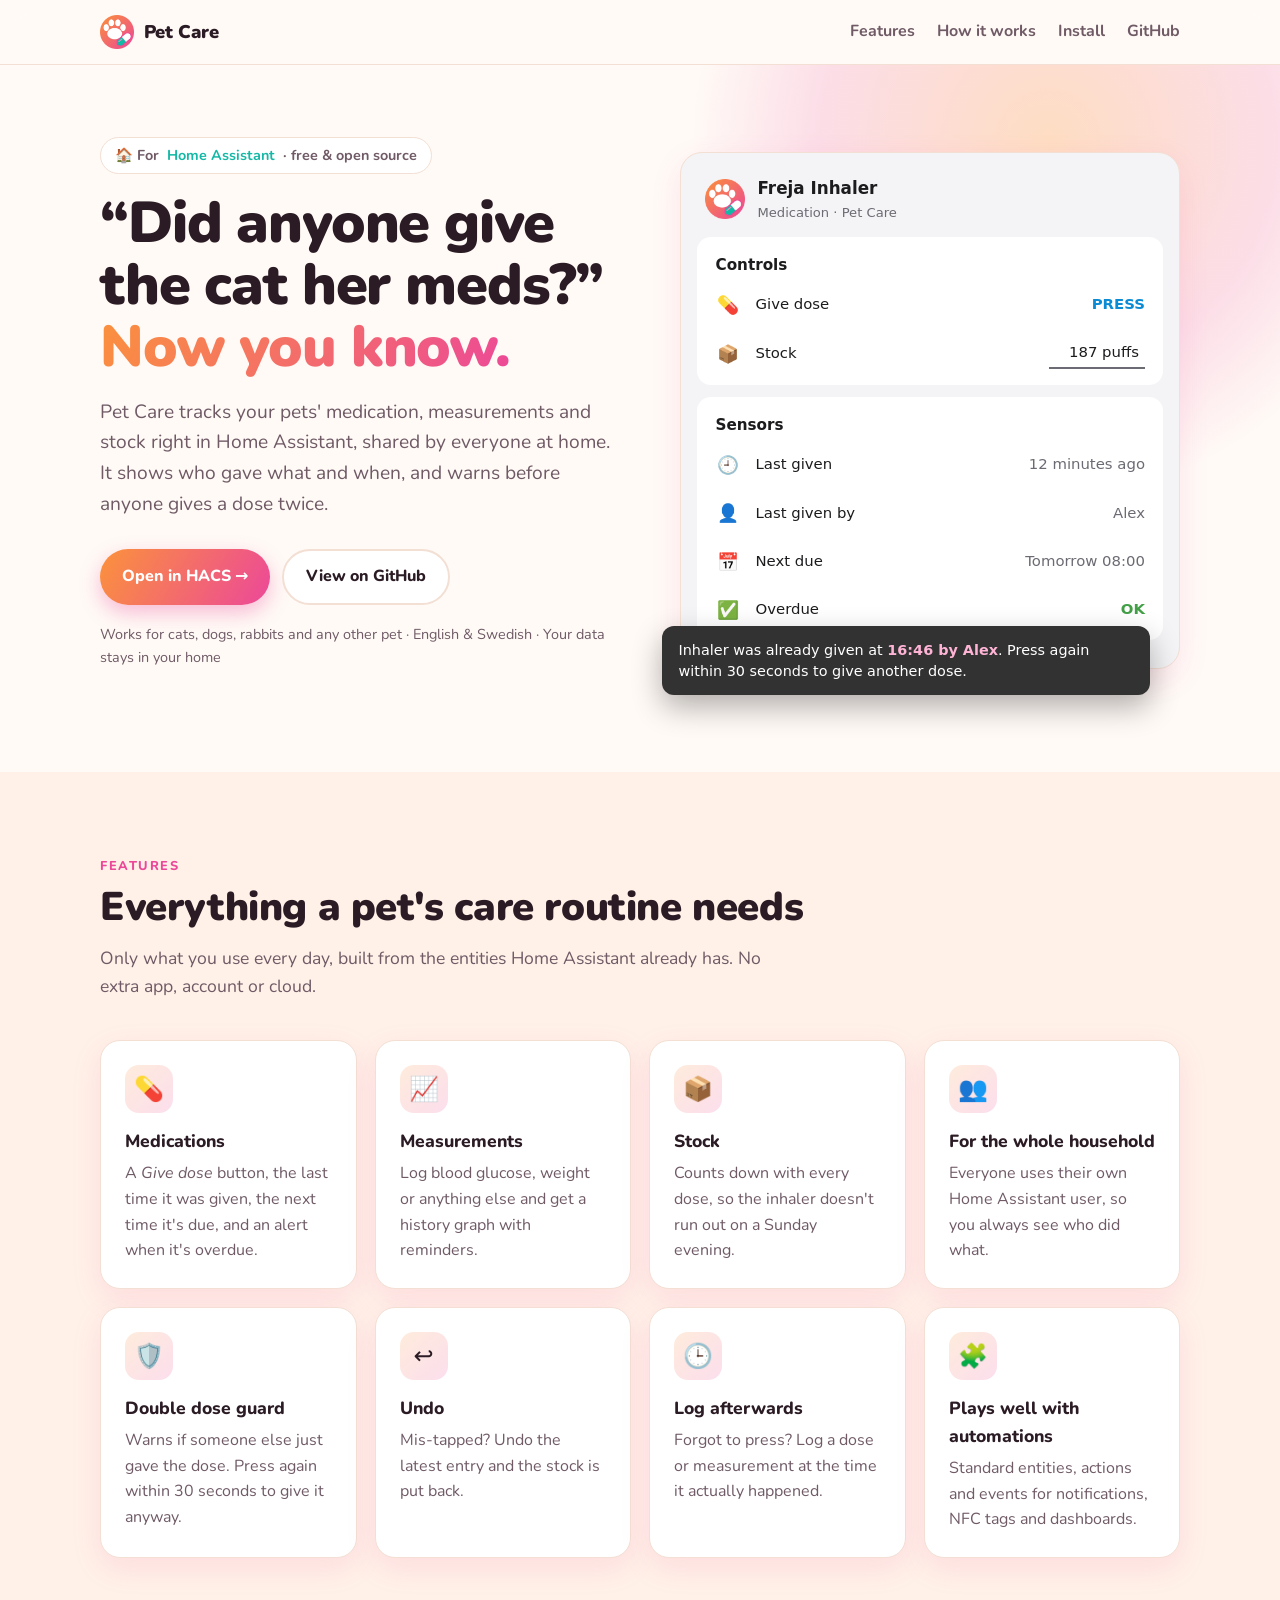
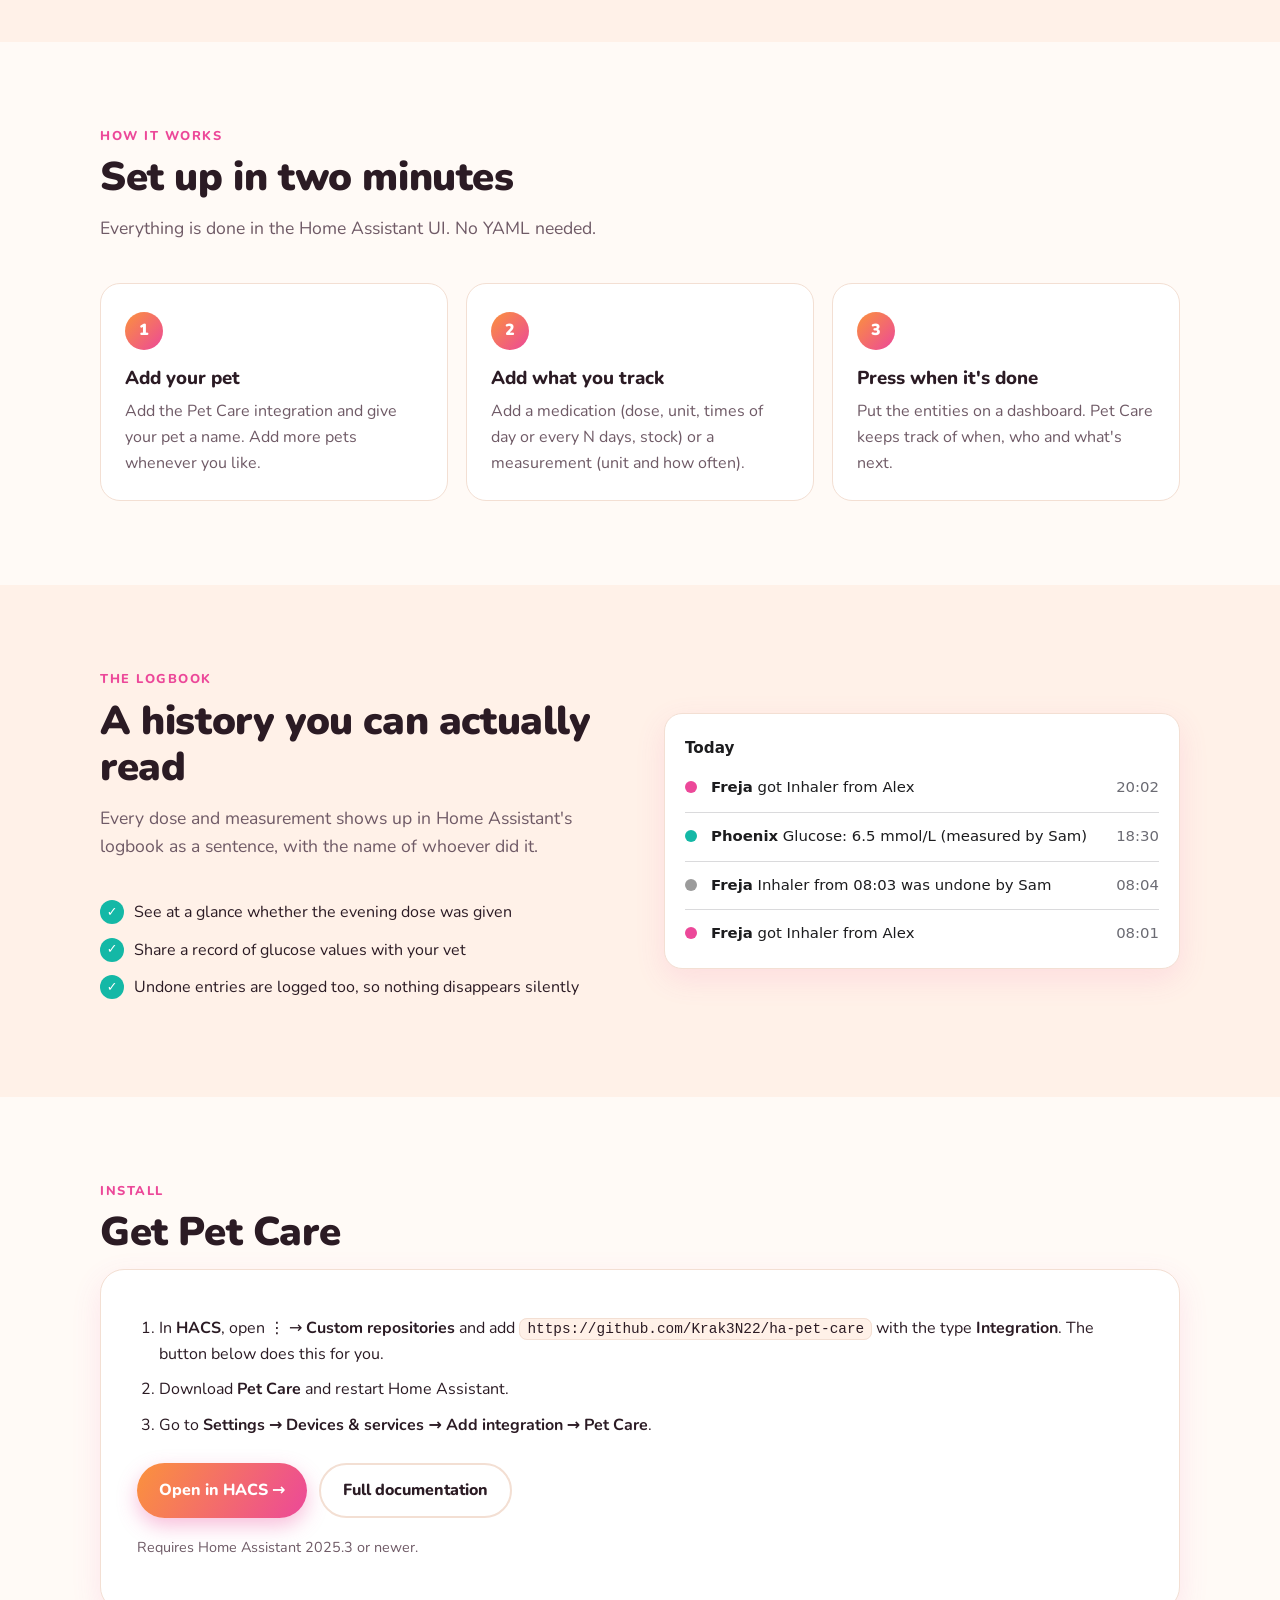
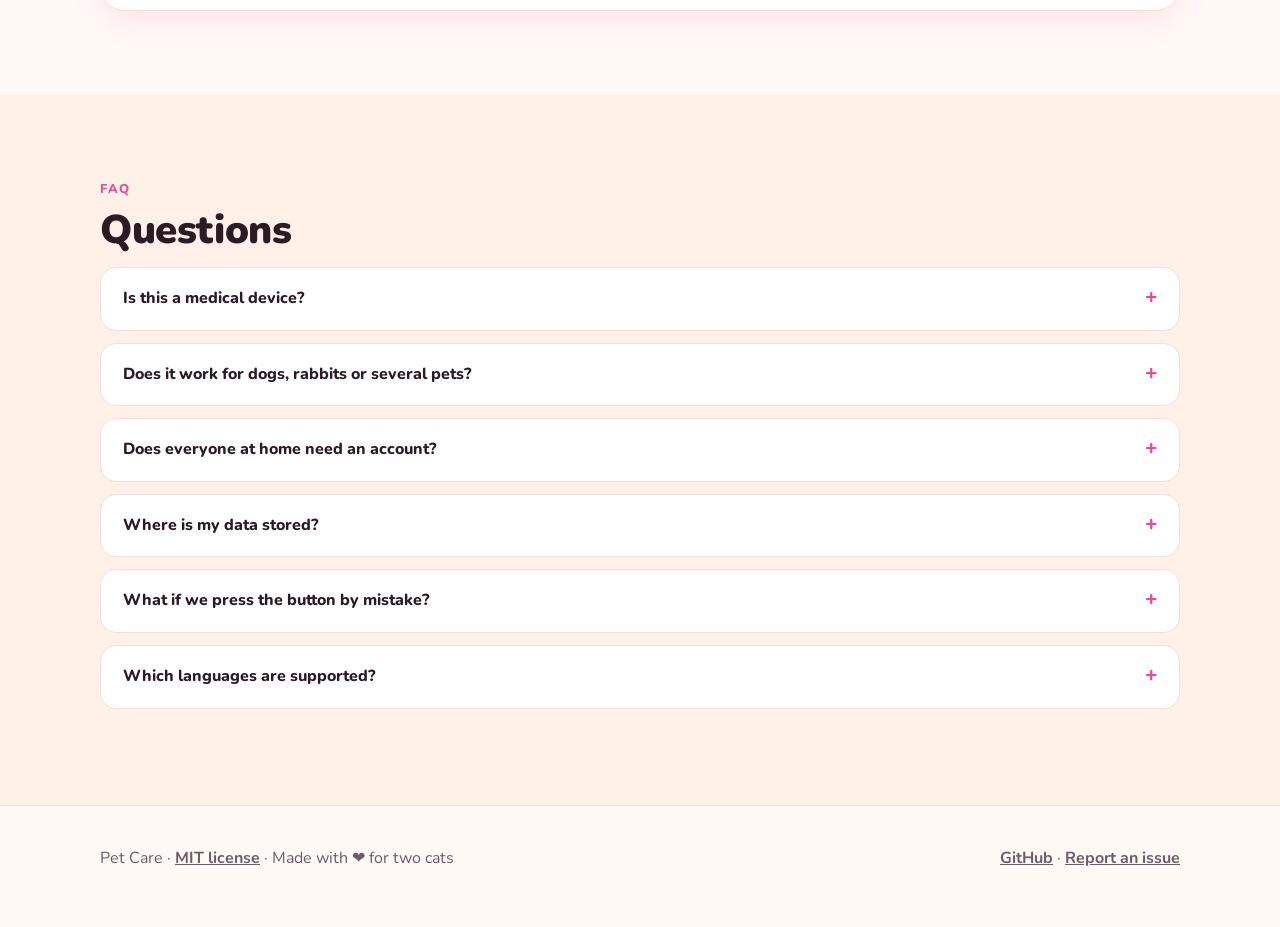
==== docs/index.html @ fed55279 "Nicer README and a GitHub Pages site Co-Authored-By: Claude Opus 5.5 <noreply@anthropic.com>" ====
<!doctype html>
<html lang="en">
<head>
<meta charset="utf-8">
<meta name="viewport" content="width=device-width, initial-scale=1">
<title>Pet Care for Home Assistant</title>
<meta name="description" content="A Home Assistant integration for your pets' medication, measurements and stock, shared by the whole household.">
<meta property="og:title" content="Pet Care for Home Assistant">
<meta property="og:description" content="Medication, measurements and stock for your pets, shared by the whole household.">
<meta property="og:image" content="https://krak3n22.github.io/ha-pet-care/icon.png">
<meta property="og:type" content="website">
<link rel="icon" href="icon.png">
<link rel="preconnect" href="https://fonts.googleapis.com">
<link rel="preconnect" href="https://fonts.gstatic.com" crossorigin>
<link href="https://fonts.googleapis.com/css2?family=Nunito:wght@400;600;700;800;900&display=swap" rel="stylesheet">
<style>
  :root {
    --orange: #fb923c;
    --pink: #ec4899;
    --teal: #14b8a6;
    --bg: #fffaf6;
    --bg-soft: #fff1e8;
    --card: #ffffff;
    --text: #2b1b24;
    --muted: #6f5a66;
    --line: #f3dfd3;
    --shadow: 0 10px 30px rgba(236, 72, 153, 0.12);
    --ha-bg: #f4f4f6;
    --ha-card: #ffffff;
    --ha-text: #1c1c1e;
    --ha-muted: #6b6b73;
    --ha-accent: #0b8bd4;
  }
  @media (prefers-color-scheme: dark) {
    :root {
      --bg: #17111a;
      --bg-soft: #21172a;
      --card: #231a2b;
      --text: #f8eef4;
      --muted: #c3aebb;
      --line: #3a2c40;
      --shadow: 0 10px 30px rgba(0, 0, 0, 0.35);
      --ha-bg: #111111;
      --ha-card: #1c1c1c;
      --ha-text: #e8e8e8;
      --ha-muted: #9b9b9b;
      --ha-accent: #03a9f4;
    }
  }
  * { box-sizing: border-box; }
  html { scroll-behavior: smooth; }
  body {
    margin: 0;
    font-family: "Nunito", system-ui, -apple-system, "Segoe UI", sans-serif;
    background: var(--bg);
    color: var(--text);
    line-height: 1.6;
    -webkit-font-smoothing: antialiased;
  }
  a { color: inherit; }
  .wrap { max-width: 1120px; margin: 0 auto; padding: 0 20px; }
  .gradient-text {
    background: linear-gradient(120deg, var(--orange), var(--pink));
    -webkit-background-clip: text;
    background-clip: text;
    color: transparent;
  }

  /* Nav */
  nav {
    position: sticky; top: 0; z-index: 10;
    backdrop-filter: blur(12px);
    background: color-mix(in srgb, var(--bg) 80%, transparent);
    border-bottom: 1px solid var(--line);
  }
  nav .wrap { display: flex; align-items: center; justify-content: space-between; height: 64px; gap: 16px; }
  .brand { display: flex; align-items: center; gap: 10px; font-weight: 900; font-size: 1.15rem; text-decoration: none; }
  .brand img { width: 34px; height: 34px; }
  nav ul { display: flex; gap: 22px; list-style: none; margin: 0; padding: 0; font-weight: 700; color: var(--muted); }
  nav ul a { text-decoration: none; }
  nav ul a:hover { color: var(--pink); }
  @media (max-width: 720px) { nav ul li:not(:last-child) { display: none; } }

  /* Buttons */
  .btn {
    display: inline-flex; align-items: center; gap: 8px;
    padding: 13px 22px; border-radius: 999px;
    font-weight: 800; text-decoration: none; font-size: 1rem;
    transition: transform .15s ease, box-shadow .15s ease;
  }
  .btn:hover { transform: translateY(-2px); }
  .btn-primary { background: linear-gradient(120deg, var(--orange), var(--pink)); color: #fff; box-shadow: 0 8px 20px rgba(236, 72, 153, .35); }
  .btn-ghost { border: 2px solid var(--line); background: var(--card); }

  /* Hero */
  .hero { position: relative; overflow: hidden; padding: 72px 0 88px; }
  .hero::before {
    content: ""; position: absolute; inset: -40% -10% auto auto; width: 720px; height: 720px;
    background: radial-gradient(circle, rgba(251, 146, 60, .28), rgba(236, 72, 153, .16) 45%, transparent 70%);
    pointer-events: none;
  }
  .hero .wrap { position: relative; display: grid; grid-template-columns: 1.05fr 1fr; gap: 56px; align-items: center; }
  @media (max-width: 900px) { .hero .wrap { grid-template-columns: 1fr; gap: 48px; } .hero { padding-top: 48px; } }
  .pill {
    display: inline-flex; align-items: center; gap: 8px;
    background: var(--card); border: 1px solid var(--line); border-radius: 999px;
    padding: 6px 14px; font-weight: 700; font-size: .9rem; color: var(--muted);
  }
  .pill b { color: var(--teal); }
  h1 { font-size: clamp(2.3rem, 5vw, 3.6rem); line-height: 1.08; margin: 18px 0 18px; font-weight: 900; letter-spacing: -0.02em; }
  .lead { font-size: 1.2rem; color: var(--muted); margin: 0 0 30px; max-width: 34em; }
  .cta { display: flex; flex-wrap: wrap; gap: 12px; }
  .small { font-size: .9rem; color: var(--muted); margin-top: 18px; }

  /* Home Assistant mock */
  .mock { position: relative; }
  .ha {
    background: var(--ha-bg); border-radius: 22px; padding: 16px;
    box-shadow: var(--shadow); border: 1px solid var(--line);
    font-family: Roboto, system-ui, sans-serif; color: var(--ha-text);
  }
  .ha-head { display: flex; align-items: center; gap: 12px; padding: 6px 8px 14px; }
  .ha-head img { width: 40px; height: 40px; }
  .ha-head .t { font-weight: 600; font-size: 1.05rem; }
  .ha-head .s { font-size: .82rem; color: var(--ha-muted); }
  .ha-card { background: var(--ha-card); border-radius: 14px; padding: 6px 4px; margin-bottom: 12px; }
  .ha-card h4 { margin: 10px 14px 4px; font-size: .95rem; font-weight: 600; }
  .row { display: flex; align-items: center; gap: 14px; padding: 10px 14px; font-size: .93rem; }
  .row .ic { width: 26px; text-align: center; font-size: 1.1rem; }
  .row .n { flex: 1; }
  .row .v { color: var(--ha-muted); text-align: right; }
  .row .v.ok { color: #43a047; font-weight: 600; }
  .row .press { color: var(--ha-accent); font-weight: 600; }
  .row .box { border-bottom: 2px solid var(--ha-muted); padding: 2px 6px; min-width: 96px; text-align: right; color: var(--ha-text); }
  .toast {
    position: absolute; left: -18px; right: 30px; bottom: -26px;
    background: #323232; color: #fff; border-radius: 12px; padding: 14px 16px;
    font-family: Roboto, system-ui, sans-serif; font-size: .9rem; line-height: 1.4;
    box-shadow: 0 12px 30px rgba(0, 0, 0, .3);
    animation: pop 5s ease-in-out infinite;
  }
  .toast b { color: #ffb4d6; }
  @keyframes pop { 0%, 12% { opacity: 0; transform: translateY(10px); } 20%, 85% { opacity: 1; transform: none; } 100% { opacity: 0; } }
  @media (prefers-reduced-motion: reduce) { .toast { animation: none; } }
  @media (max-width: 520px) { .toast { left: 8px; right: 8px; } }

  /* Sections */
  section { padding: 84px 0; }
  .soft { background: var(--bg-soft); }
  .kicker { text-transform: uppercase; letter-spacing: .12em; font-weight: 800; font-size: .8rem; color: var(--pink); }
  h2 { font-size: clamp(1.8rem, 3.5vw, 2.5rem); line-height: 1.15; margin: 8px 0 14px; font-weight: 900; letter-spacing: -0.01em; }
  .sub { color: var(--muted); font-size: 1.1rem; max-width: 40em; margin: 0 0 40px; }

  .grid { display: grid; grid-template-columns: repeat(auto-fill, minmax(240px, 1fr)); gap: 18px; }
  .feature { background: var(--card); border: 1px solid var(--line); border-radius: 20px; padding: 24px; box-shadow: var(--shadow); }
  .feature .e {
    width: 48px; height: 48px; border-radius: 14px; display: grid; place-items: center; font-size: 1.5rem;
    background: linear-gradient(135deg, rgba(251, 146, 60, .18), rgba(236, 72, 153, .18));
    margin-bottom: 14px;
  }
  .feature h3 { margin: 0 0 6px; font-size: 1.1rem; font-weight: 800; }
  .feature p { margin: 0; color: var(--muted); }

  .steps { display: grid; grid-template-columns: repeat(3, 1fr); gap: 18px; counter-reset: step; }
  @media (max-width: 820px) { .steps { grid-template-columns: 1fr; } }
  .step { position: relative; background: var(--card); border: 1px solid var(--line); border-radius: 20px; padding: 28px 24px 24px; }
  .step::before {
    counter-increment: step; content: counter(step);
    width: 38px; height: 38px; border-radius: 50%; display: grid; place-items: center;
    background: linear-gradient(135deg, var(--orange), var(--pink)); color: #fff; font-weight: 900;
    margin-bottom: 14px;
  }
  .step h3 { margin: 0 0 6px; font-weight: 800; }
  .step p { margin: 0; color: var(--muted); }

  .split { display: grid; grid-template-columns: 1fr 1fr; gap: 48px; align-items: center; }
  @media (max-width: 900px) { .split { grid-template-columns: 1fr; } }
  .log { background: var(--ha-card); color: var(--ha-text); border-radius: 18px; padding: 10px 20px; box-shadow: var(--shadow); border: 1px solid var(--line); font-family: Roboto, system-ui, sans-serif; }
  .log .day { font-weight: 600; margin: 12px 0 4px; font-size: .95rem; }
  .entry { display: flex; gap: 14px; padding: 12px 0; border-bottom: 1px solid color-mix(in srgb, var(--ha-muted) 25%, transparent); font-size: .93rem; }
  .entry:last-child { border-bottom: 0; }
  .dot { width: 12px; height: 12px; border-radius: 50%; margin-top: 5px; flex: none; }
  .entry .when { margin-left: auto; color: var(--ha-muted); white-space: nowrap; }
  .entry b { font-weight: 600; }

  .check { list-style: none; padding: 0; margin: 0; }
  .check li { padding-left: 34px; position: relative; margin: 12px 0; }
  .check li::before { content: "✓"; position: absolute; left: 0; top: 0; width: 24px; height: 24px; border-radius: 50%; background: var(--teal); color: #fff; display: grid; place-items: center; font-weight: 900; font-size: .8rem; }

  .install { background: var(--card); border: 1px solid var(--line); border-radius: 24px; padding: 36px; box-shadow: var(--shadow); }
  .install ol { margin: 0 0 24px; padding-left: 22px; }
  .install li { margin: 10px 0; }
  code {
    font-family: ui-monospace, SFMono-Regular, Menlo, Consolas, monospace; font-size: .9em;
    background: var(--bg-soft); border: 1px solid var(--line); border-radius: 8px; padding: 2px 7px;
    overflow-wrap: anywhere;
  }

  details { background: var(--card); border: 1px solid var(--line); border-radius: 16px; padding: 18px 22px; margin-bottom: 12px; }
  summary { font-weight: 800; cursor: pointer; list-style: none; display: flex; justify-content: space-between; gap: 16px; }
  summary::-webkit-details-marker { display: none; }
  summary::after { content: "+"; color: var(--pink); font-size: 1.3rem; line-height: 1; }
  details[open] summary::after { content: "–"; }
  details p { color: var(--muted); margin: 12px 0 0; }

  footer { padding: 40px 0 56px; color: var(--muted); border-top: 1px solid var(--line); }
  footer .wrap { display: flex; flex-wrap: wrap; justify-content: space-between; gap: 16px; }
  footer a { font-weight: 700; }
</style>
</head>
<body>

<nav>
  <div class="wrap">
    <a class="brand" href="#top"><img src="icon.png" alt="">Pet Care</a>
    <ul>
      <li><a href="#features">Features</a></li>
      <li><a href="#how">How it works</a></li>
      <li><a href="#install">Install</a></li>
      <li><a href="https://github.com/Krak3N22/ha-pet-care">GitHub</a></li>
    </ul>
  </div>
</nav>

<header class="hero" id="top">
  <div class="wrap">
    <div>
      <span class="pill">🏠 For <b>Home Assistant</b> · free &amp; open source</span>
      <h1>“Did anyone give the cat her&nbsp;meds?” <span class="gradient-text">Now you know.</span></h1>
      <p class="lead">Pet Care tracks your pets' medication, measurements and stock right in Home Assistant, shared by everyone at home. It shows who gave what and when, and warns before anyone gives a dose twice.</p>
      <div class="cta">
        <a class="btn btn-primary" href="https://my.home-assistant.io/redirect/hacs_repository/?owner=Krak3N22&amp;repository=ha-pet-care&amp;category=integration">Open in HACS →</a>
        <a class="btn btn-ghost" href="https://github.com/Krak3N22/ha-pet-care">View on GitHub</a>
      </div>
      <p class="small">Works for cats, dogs, rabbits and any other pet · English &amp; Swedish · Your data stays in your home</p>
    </div>

    <div class="mock" aria-label="Example of a medication in Home Assistant">
      <div class="ha">
        <div class="ha-head">
          <img src="icon.png" alt="">
          <div><div class="t">Freja Inhaler</div><div class="s">Medication · Pet Care</div></div>
        </div>
        <div class="ha-card">
          <h4>Controls</h4>
          <div class="row"><span class="ic">💊</span><span class="n">Give dose</span><span class="press">PRESS</span></div>
          <div class="row"><span class="ic">📦</span><span class="n">Stock</span><span class="box">187 puffs</span></div>
        </div>
        <div class="ha-card">
          <h4>Sensors</h4>
          <div class="row"><span class="ic">🕘</span><span class="n">Last given</span><span class="v">12 minutes ago</span></div>
          <div class="row"><span class="ic">👤</span><span class="n">Last given by</span><span class="v">Alex</span></div>
          <div class="row"><span class="ic">📅</span><span class="n">Next due</span><span class="v">Tomorrow 08:00</span></div>
          <div class="row"><span class="ic">✅</span><span class="n">Overdue</span><span class="v ok">OK</span></div>
        </div>
      </div>
      <div class="toast" role="status">Inhaler was already given at <b>16:46 by Alex</b>. Press again within 30 seconds to give another dose.</div>
    </div>
  </div>
</header>

<section class="soft" id="features">
  <div class="wrap">
    <div class="kicker">Features</div>
    <h2>Everything a pet's care routine needs</h2>
    <p class="sub">Only what you use every day, built from the entities Home Assistant already has. No extra app, account or cloud.</p>
    <div class="grid">
      <div class="feature"><div class="e">💊</div><h3>Medications</h3><p>A <i>Give dose</i> button, the last time it was given, the next time it's due, and an alert when it's overdue.</p></div>
      <div class="feature"><div class="e">📈</div><h3>Measurements</h3><p>Log blood glucose, weight or anything else and get a history graph with reminders.</p></div>
      <div class="feature"><div class="e">📦</div><h3>Stock</h3><p>Counts down with every dose, so the inhaler doesn't run out on a Sunday evening.</p></div>
      <div class="feature"><div class="e">👥</div><h3>For the whole household</h3><p>Everyone uses their own Home Assistant user, so you always see who did what.</p></div>
      <div class="feature"><div class="e">🛡️</div><h3>Double dose guard</h3><p>Warns if someone else just gave the dose. Press again within 30 seconds to give it anyway.</p></div>
      <div class="feature"><div class="e">↩️</div><h3>Undo</h3><p>Mis-tapped? Undo the latest entry and the stock is put back.</p></div>
      <div class="feature"><div class="e">🕒</div><h3>Log afterwards</h3><p>Forgot to press? Log a dose or measurement at the time it actually happened.</p></div>
      <div class="feature"><div class="e">🧩</div><h3>Plays well with automations</h3><p>Standard entities, actions and events for notifications, NFC tags and dashboards.</p></div>
    </div>
  </div>
</section>

<section id="how">
  <div class="wrap">
    <div class="kicker">How it works</div>
    <h2>Set up in two minutes</h2>
    <p class="sub">Everything is done in the Home Assistant UI. No YAML needed.</p>
    <div class="steps">
      <div class="step"><h3>Add your pet</h3><p>Add the Pet Care integration and give your pet a name. Add more pets whenever you like.</p></div>
      <div class="step"><h3>Add what you track</h3><p>Add a medication (dose, unit, times of day or every N days, stock) or a measurement (unit and how often).</p></div>
      <div class="step"><h3>Press when it's done</h3><p>Put the entities on a dashboard. Pet Care keeps track of when, who and what's next.</p></div>
    </div>
  </div>
</section>

<section class="soft">
  <div class="wrap split">
    <div>
      <div class="kicker">The logbook</div>
      <h2>A history you can actually read</h2>
      <p class="sub">Every dose and measurement shows up in Home Assistant's logbook as a sentence, with the name of whoever did it.</p>
      <ul class="check">
        <li>See at a glance whether the evening dose was given</li>
        <li>Share a record of glucose values with your vet</li>
        <li>Undone entries are logged too, so nothing disappears silently</li>
      </ul>
    </div>
    <div class="log" aria-label="Example logbook">
      <div class="day">Today</div>
      <div class="entry"><span class="dot" style="background:#ec4899"></span><div><b>Freja</b> got Inhaler from Alex</div><span class="when">20:02</span></div>
      <div class="entry"><span class="dot" style="background:#14b8a6"></span><div><b>Phoenix</b> Glucose: 6.5 mmol/L (measured by Sam)</div><span class="when">18:30</span></div>
      <div class="entry"><span class="dot" style="background:#9b9b9b"></span><div><b>Freja</b> Inhaler from 08:03 was undone by Sam</div><span class="when">08:04</span></div>
      <div class="entry"><span class="dot" style="background:#ec4899"></span><div><b>Freja</b> got Inhaler from Alex</div><span class="when">08:01</span></div>
    </div>
  </div>
</section>

<section id="install">
  <div class="wrap">
    <div class="kicker">Install</div>
    <h2>Get Pet Care</h2>
    <div class="install">
      <ol>
        <li>In <b>HACS</b>, open ⋮ → <b>Custom repositories</b> and add <code>https://github.com/Krak3N22/ha-pet-care</code> with the type <b>Integration</b>. The button below does this for you.</li>
        <li>Download <b>Pet Care</b> and restart Home Assistant.</li>
        <li>Go to <b>Settings → Devices &amp; services → Add integration → Pet Care</b>.</li>
      </ol>
      <div class="cta">
        <a class="btn btn-primary" href="https://my.home-assistant.io/redirect/hacs_repository/?owner=Krak3N22&amp;repository=ha-pet-care&amp;category=integration">Open in HACS →</a>
        <a class="btn btn-ghost" href="https://github.com/Krak3N22/ha-pet-care#readme">Full documentation</a>
      </div>
      <p class="small">Requires Home Assistant 2025.3 or newer.</p>
    </div>
  </div>
</section>

<section class="soft">
  <div class="wrap">
    <div class="kicker">FAQ</div>
    <h2>Questions</h2>
    <details><summary>Is this a medical device?</summary><p>No. Pet Care helps you remember and keeps a record. Always follow your vet's advice.</p></details>
    <details><summary>Does it work for dogs, rabbits or several pets?</summary><p>Yes. You name the medications, units and schedules yourself, and you can add as many pets as you like.</p></details>
    <details><summary>Does everyone at home need an account?</summary><p>Everyone who should show up as “given by” needs their own Home Assistant user, for example in the Home Assistant app. It works without, but then you won't see who did it.</p></details>
    <details><summary>Where is my data stored?</summary><p>Locally in your Home Assistant. Nothing is sent anywhere.</p></details>
    <details><summary>What if we press the button by mistake?</summary><p>If it's a second dose, the double dose guard asks you to press again to confirm. Anything logged by mistake can be removed with <i>Undo latest</i> within 24 hours, and the stock is put back.</p></details>
    <details><summary>Which languages are supported?</summary><p>English and Swedish. Translations are welcome as pull requests.</p></details>
  </div>
</section>

<footer>
  <div class="wrap">
    <span>Pet Care · <a href="https://github.com/Krak3N22/ha-pet-care/blob/main/LICENSE">MIT license</a> · Made with ❤️ for two cats</span>
    <span><a href="https://github.com/Krak3N22/ha-pet-care">GitHub</a> · <a href="https://github.com/Krak3N22/ha-pet-care/issues">Report an issue</a></span>
  </div>
</footer>

</body>
</html>
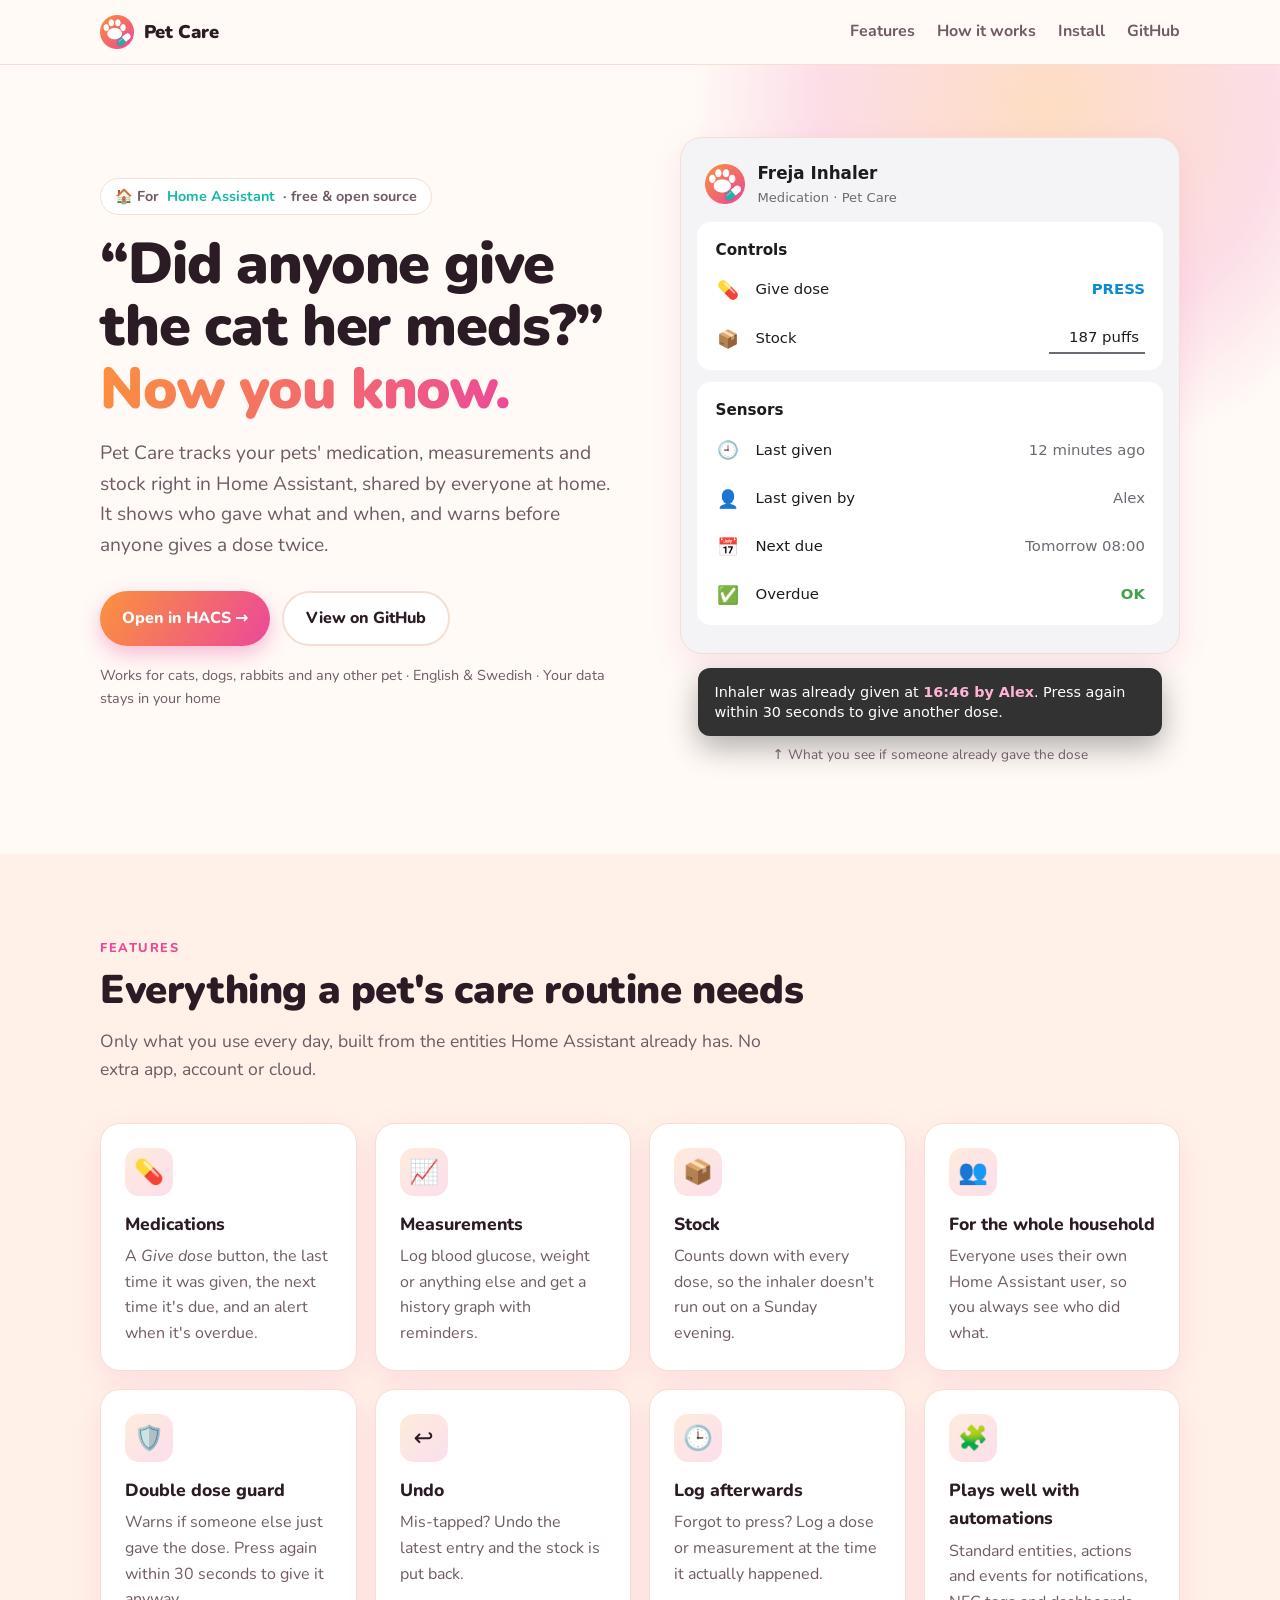
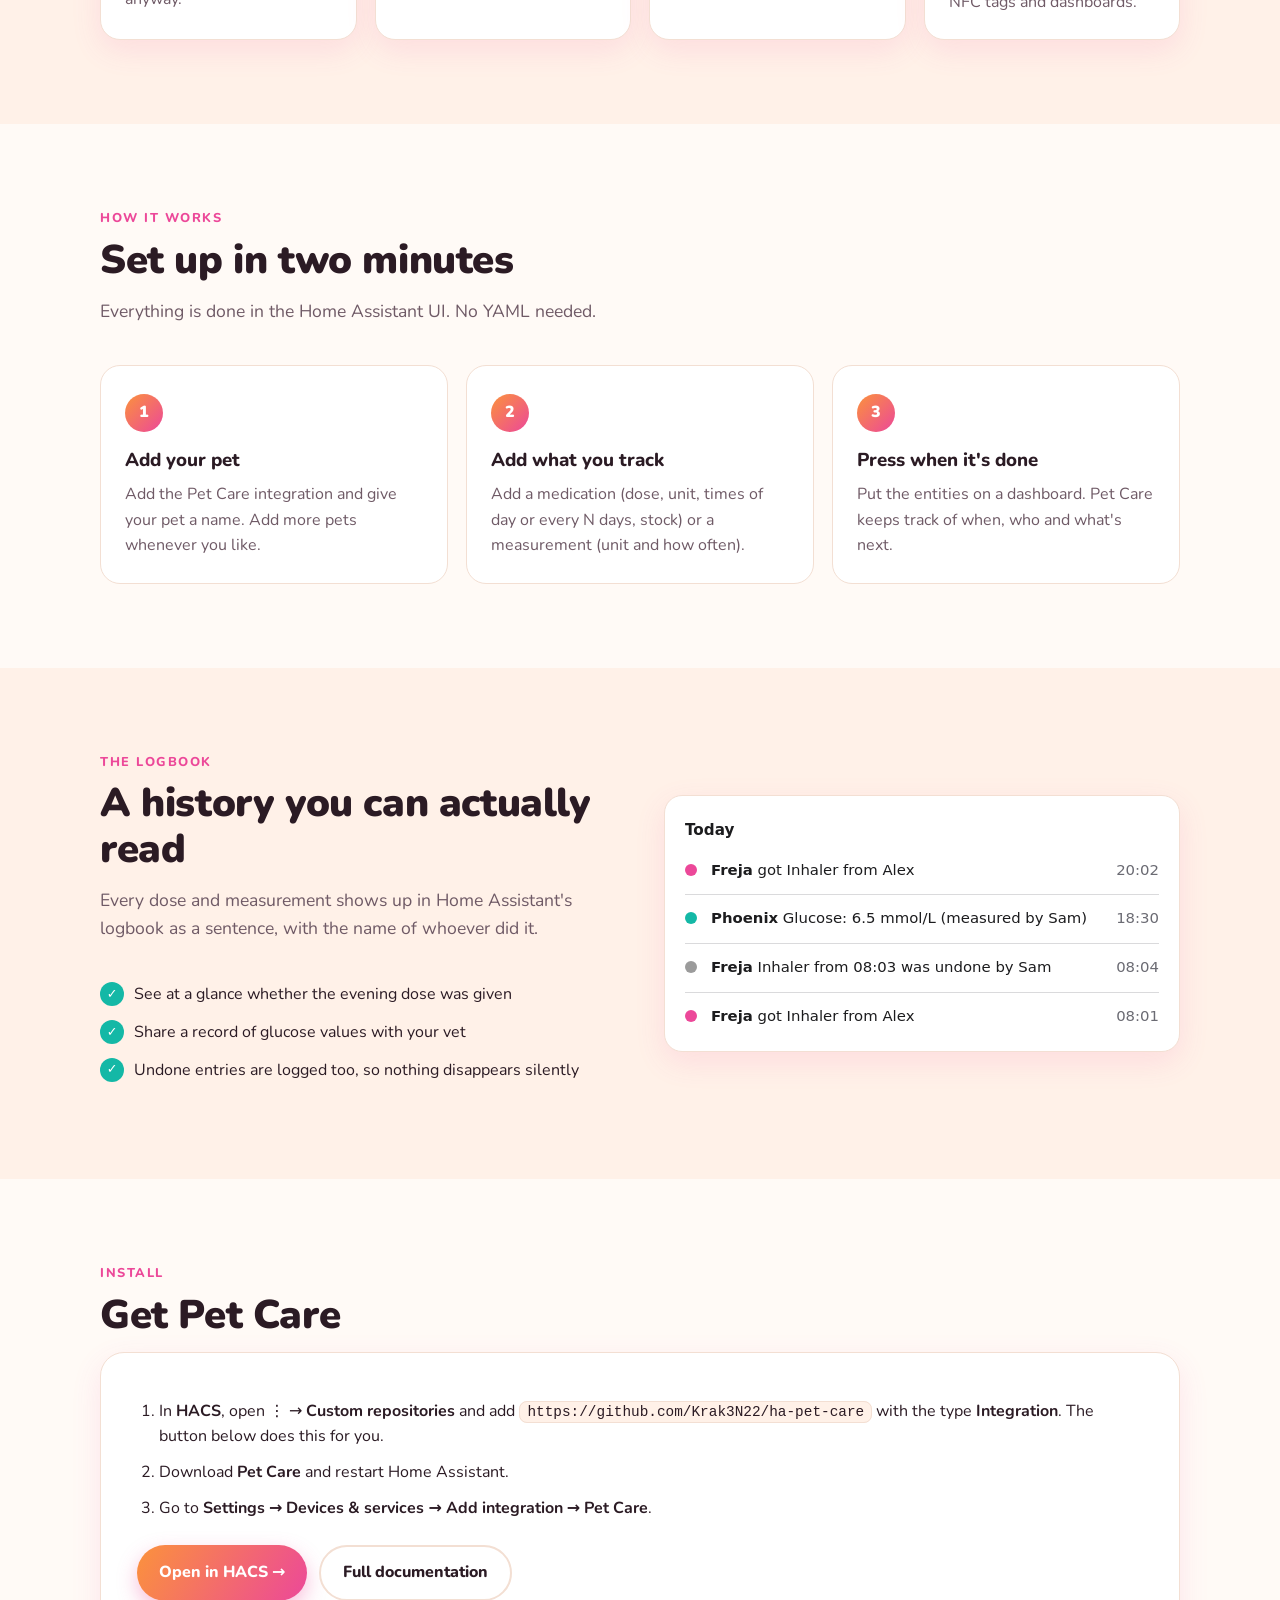
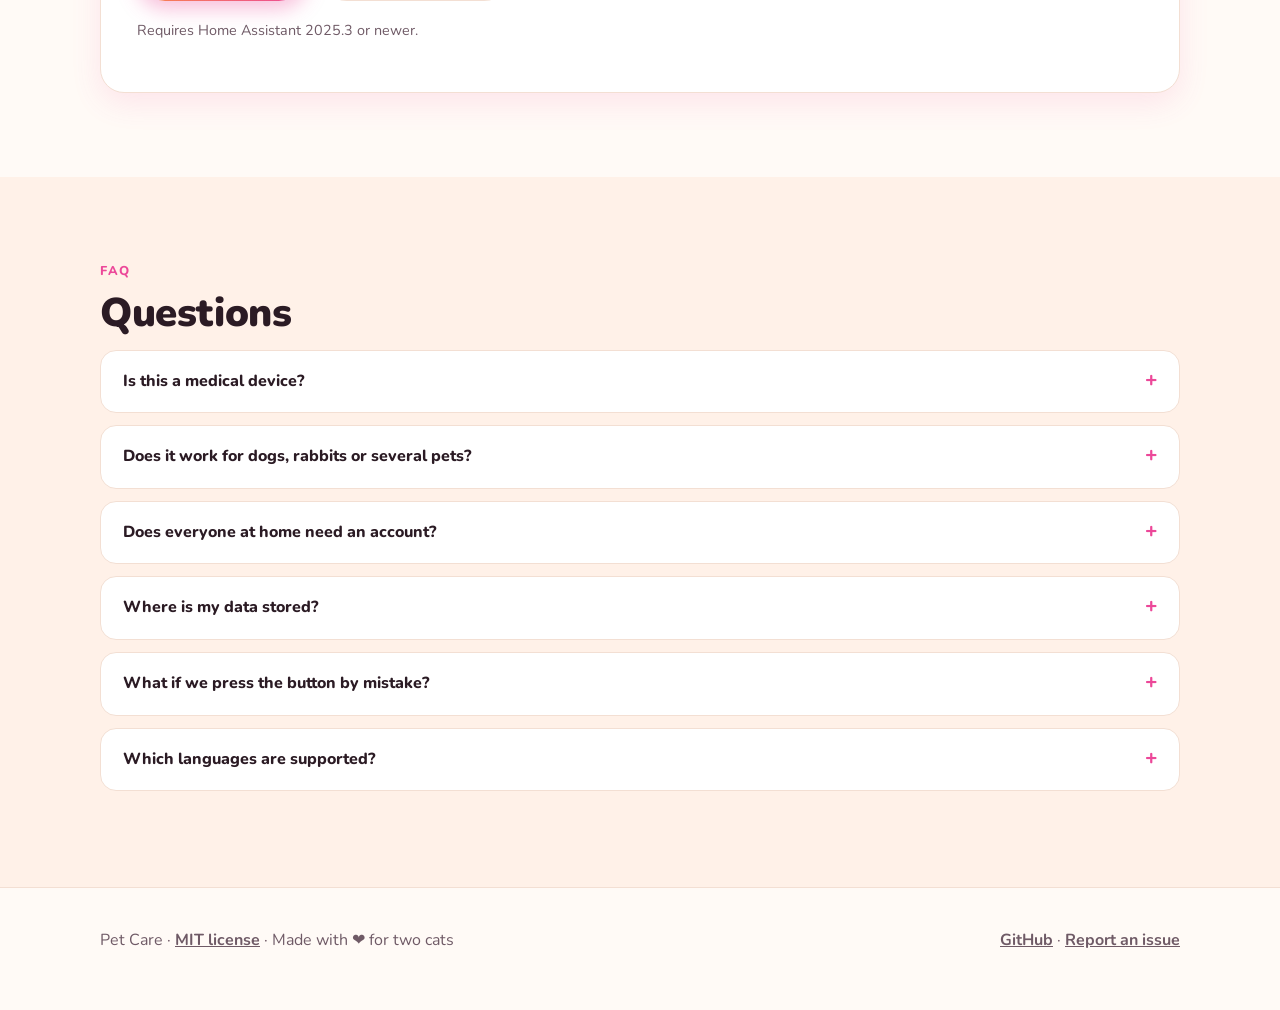
==== commit 51a77618: "Site: show the double dose toast once instead of on a loop Co-Authored-By: Claude Opus 5.5 <noreply@" ====
--- a/docs/index.html
+++ b/docs/index.html
@@ -133,16 +133,17 @@
   .row .press { color: var(--ha-accent); font-weight: 600; }
   .row .box { border-bottom: 2px solid var(--ha-muted); padding: 2px 6px; min-width: 96px; text-align: right; color: var(--ha-text); }
   .toast {
-    position: absolute; left: -18px; right: 30px; bottom: -26px;
+    margin: 14px 18px 0;
     background: #323232; color: #fff; border-radius: 12px; padding: 14px 16px;
     font-family: Roboto, system-ui, sans-serif; font-size: .9rem; line-height: 1.4;
     box-shadow: 0 12px 30px rgba(0, 0, 0, .3);
-    animation: pop 5s ease-in-out infinite;
+    animation: pop .6s ease-out 1s both;
   }
   .toast b { color: #ffb4d6; }
-  @keyframes pop { 0%, 12% { opacity: 0; transform: translateY(10px); } 20%, 85% { opacity: 1; transform: none; } 100% { opacity: 0; } }
-  @media (prefers-reduced-motion: reduce) { .toast { animation: none; } }
-  @media (max-width: 520px) { .toast { left: 8px; right: 8px; } }
+  .toast-caption { margin: 8px 18px 0; font-size: .85rem; color: var(--muted); text-align: center; animation: pop .6s ease-out 1.3s both; }
+  @keyframes pop { from { opacity: 0; transform: translateY(8px); } to { opacity: 1; transform: none; } }
+  @media (prefers-reduced-motion: reduce) { .toast, .toast-caption { animation: none; } }
+  @media (max-width: 520px) { .toast, .toast-caption { margin-left: 0; margin-right: 0; } }
 
   /* Sections */
   section { padding: 84px 0; }
@@ -255,6 +256,7 @@
         </div>
       </div>
       <div class="toast" role="status">Inhaler was already given at <b>16:46 by Alex</b>. Press again within 30 seconds to give another dose.</div>
+      <p class="toast-caption">↑ What you see if someone already gave the dose</p>
     </div>
   </div>
 </header>
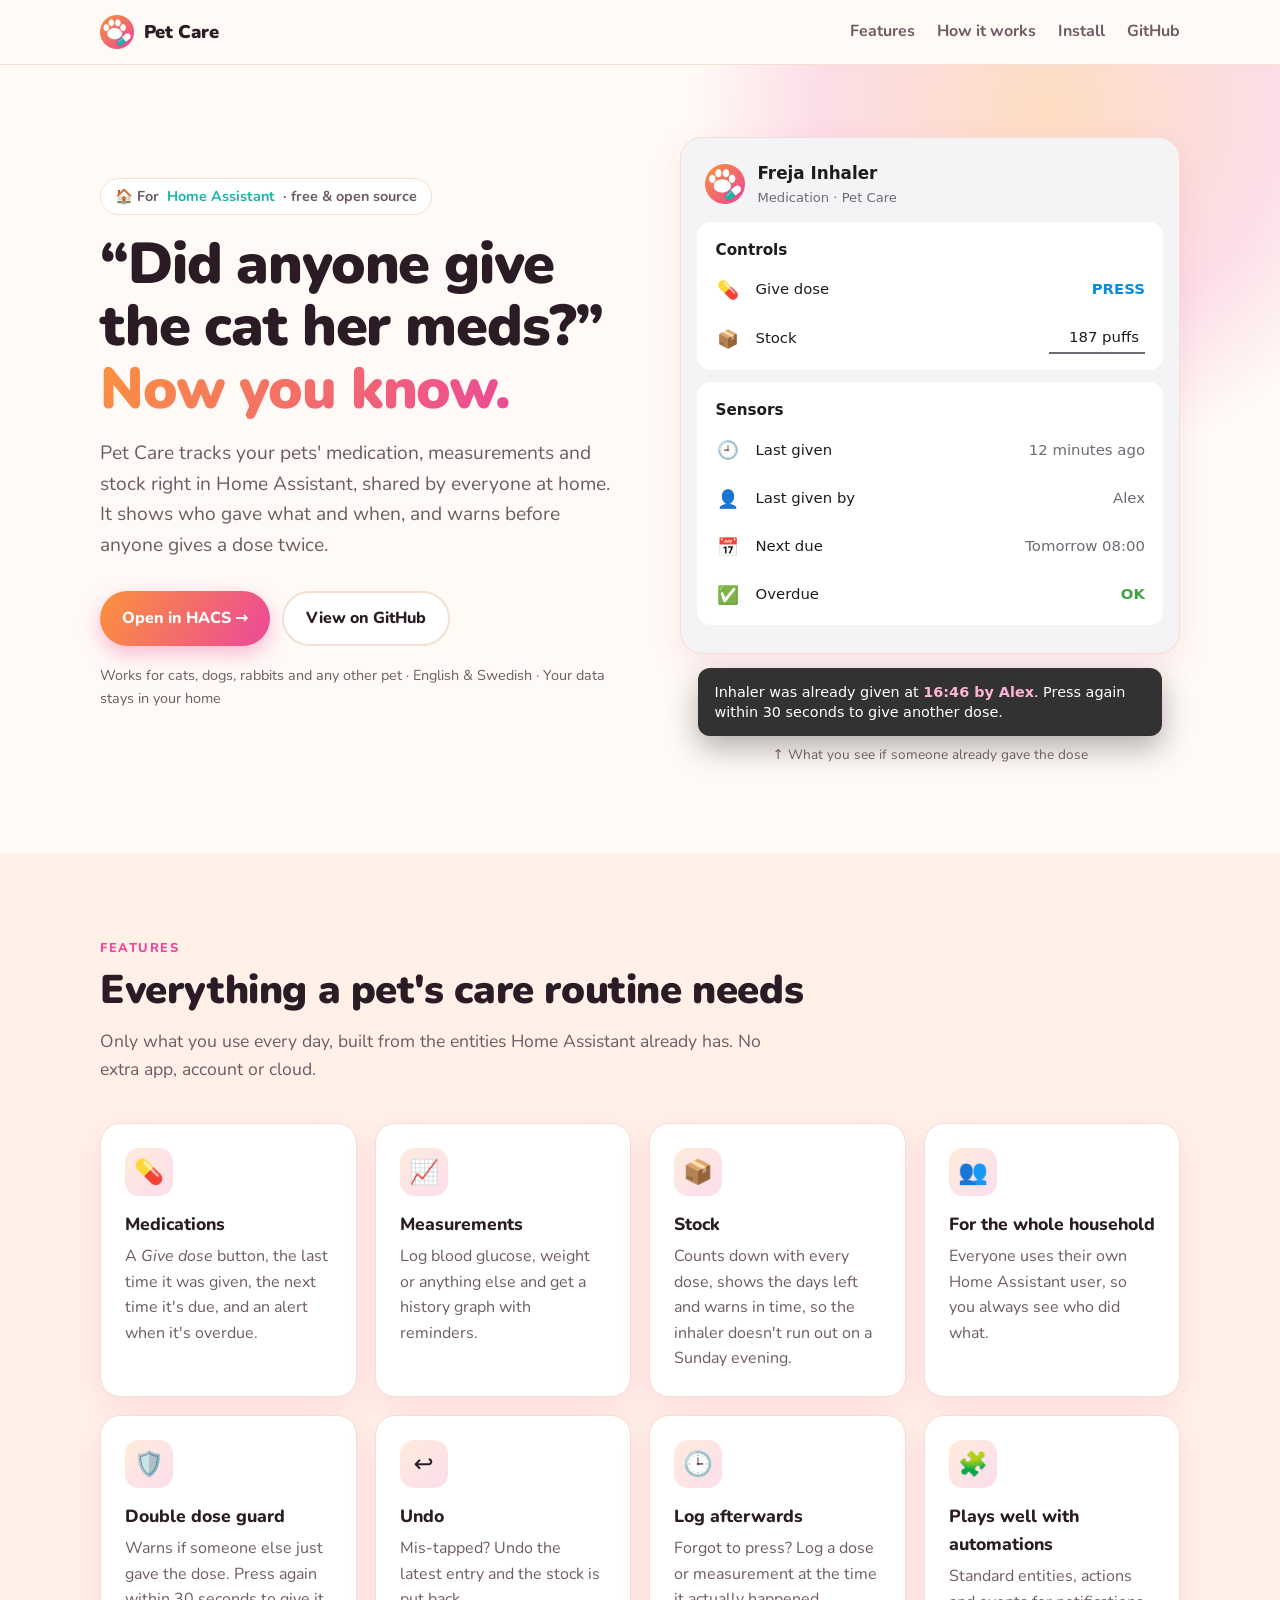
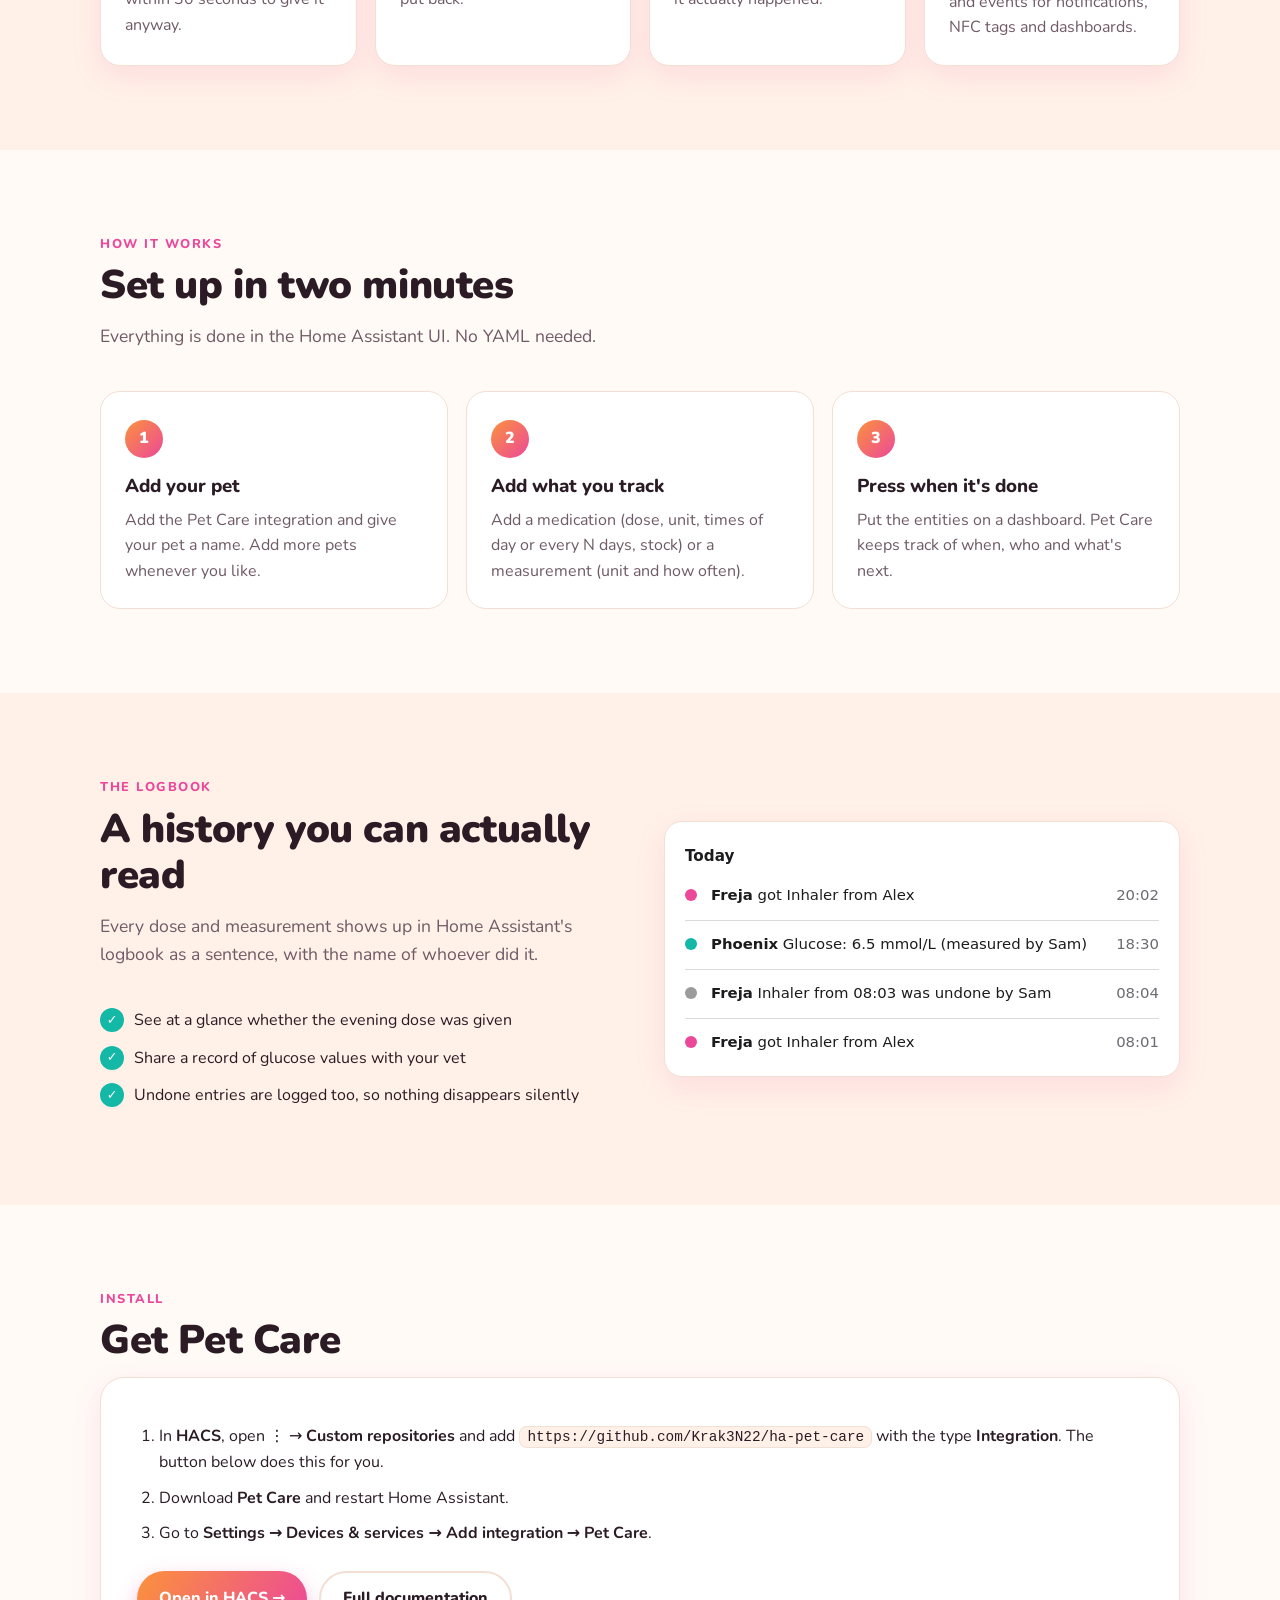
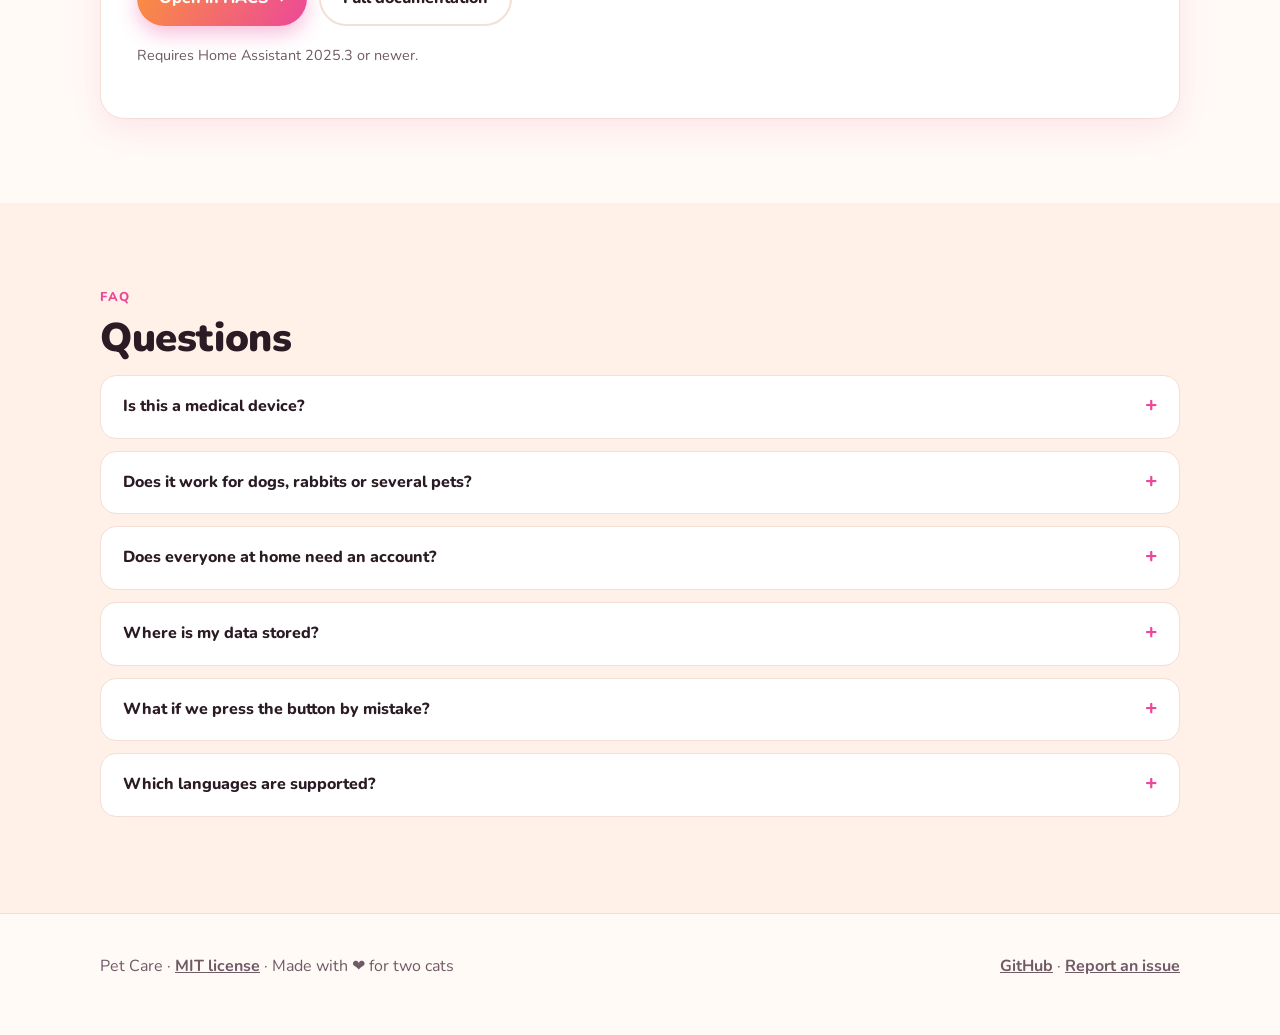
==== commit 82363c76: "Low stock warning, days left and refill - Days left sensor from stock and schedule. - Low stock prob" ====
--- a/docs/index.html
+++ b/docs/index.html
@@ -269,7 +269,7 @@
     <div class="grid">
       <div class="feature"><div class="e">💊</div><h3>Medications</h3><p>A <i>Give dose</i> button, the last time it was given, the next time it's due, and an alert when it's overdue.</p></div>
       <div class="feature"><div class="e">📈</div><h3>Measurements</h3><p>Log blood glucose, weight or anything else and get a history graph with reminders.</p></div>
-      <div class="feature"><div class="e">📦</div><h3>Stock</h3><p>Counts down with every dose, so the inhaler doesn't run out on a Sunday evening.</p></div>
+      <div class="feature"><div class="e">📦</div><h3>Stock</h3><p>Counts down with every dose, shows the days left and warns in time, so the inhaler doesn't run out on a Sunday evening.</p></div>
       <div class="feature"><div class="e">👥</div><h3>For the whole household</h3><p>Everyone uses their own Home Assistant user, so you always see who did what.</p></div>
       <div class="feature"><div class="e">🛡️</div><h3>Double dose guard</h3><p>Warns if someone else just gave the dose. Press again within 30 seconds to give it anyway.</p></div>
       <div class="feature"><div class="e">↩️</div><h3>Undo</h3><p>Mis-tapped? Undo the latest entry and the stock is put back.</p></div>
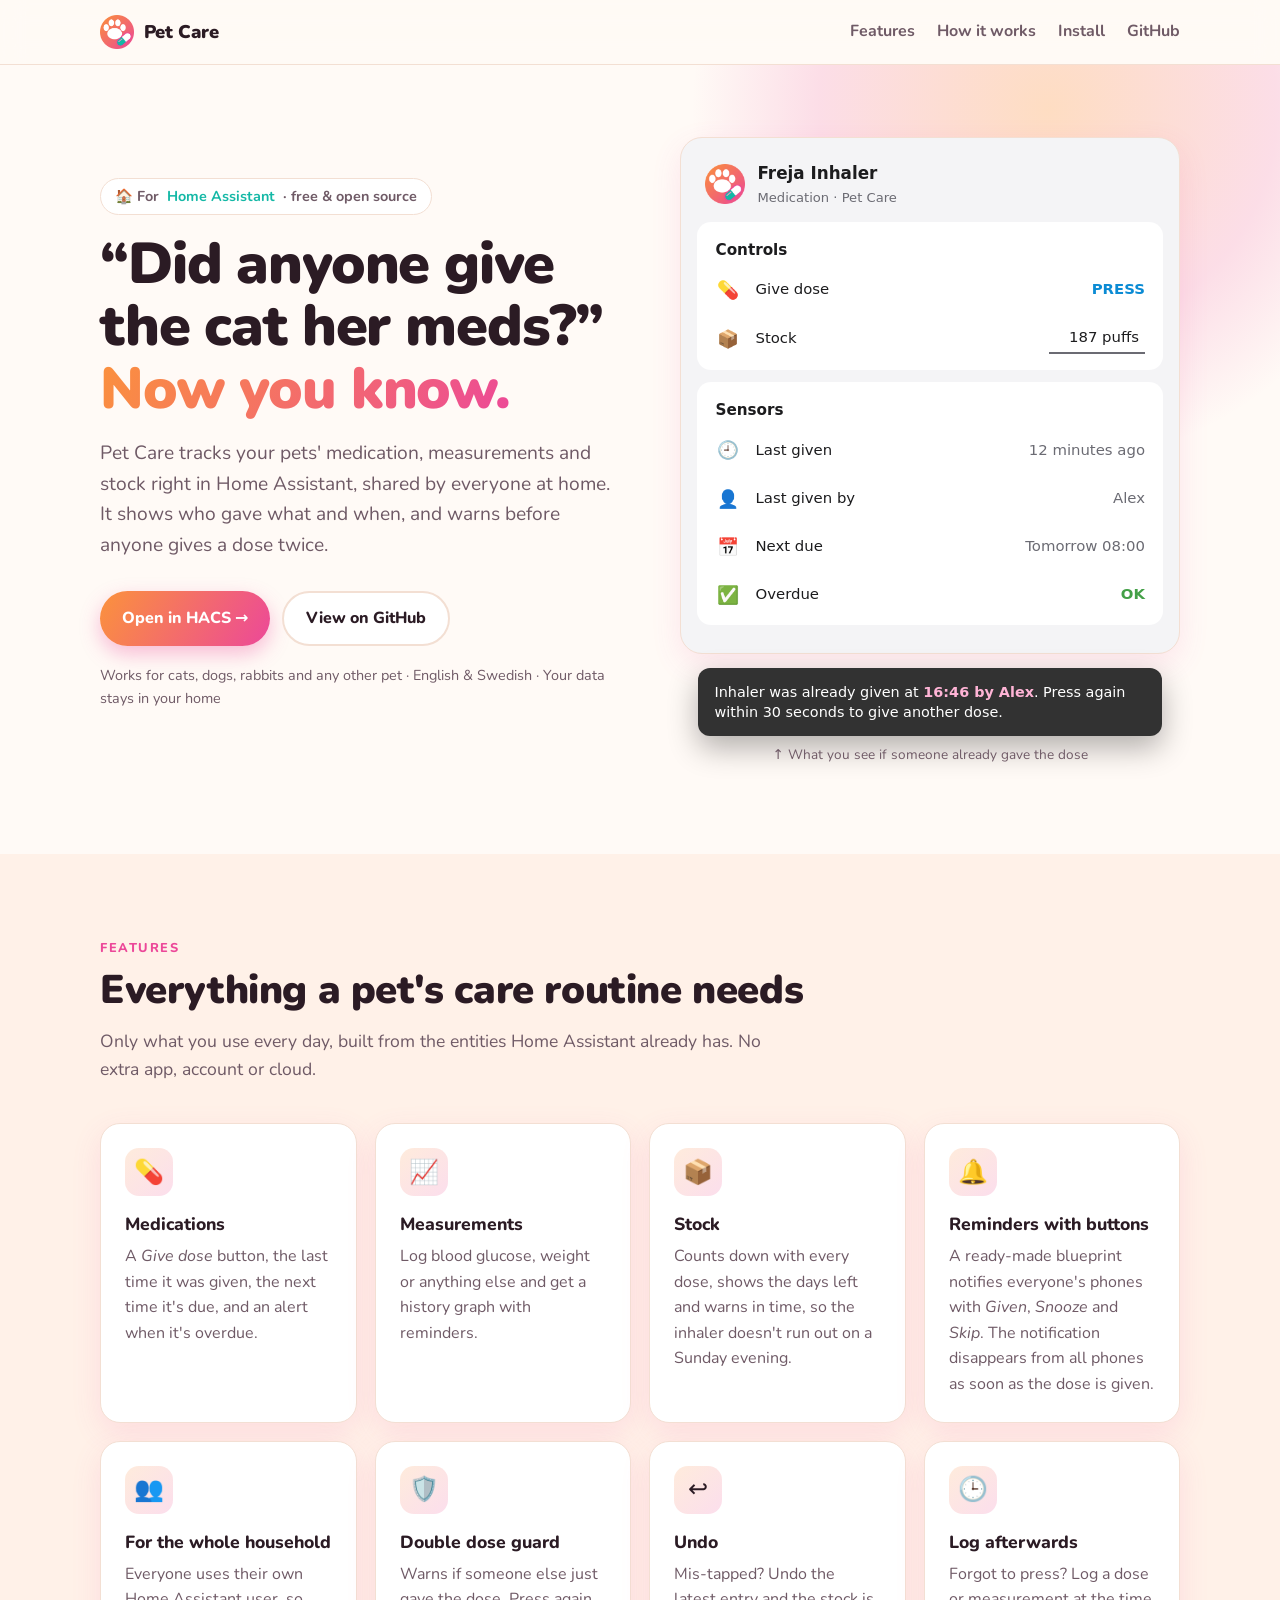
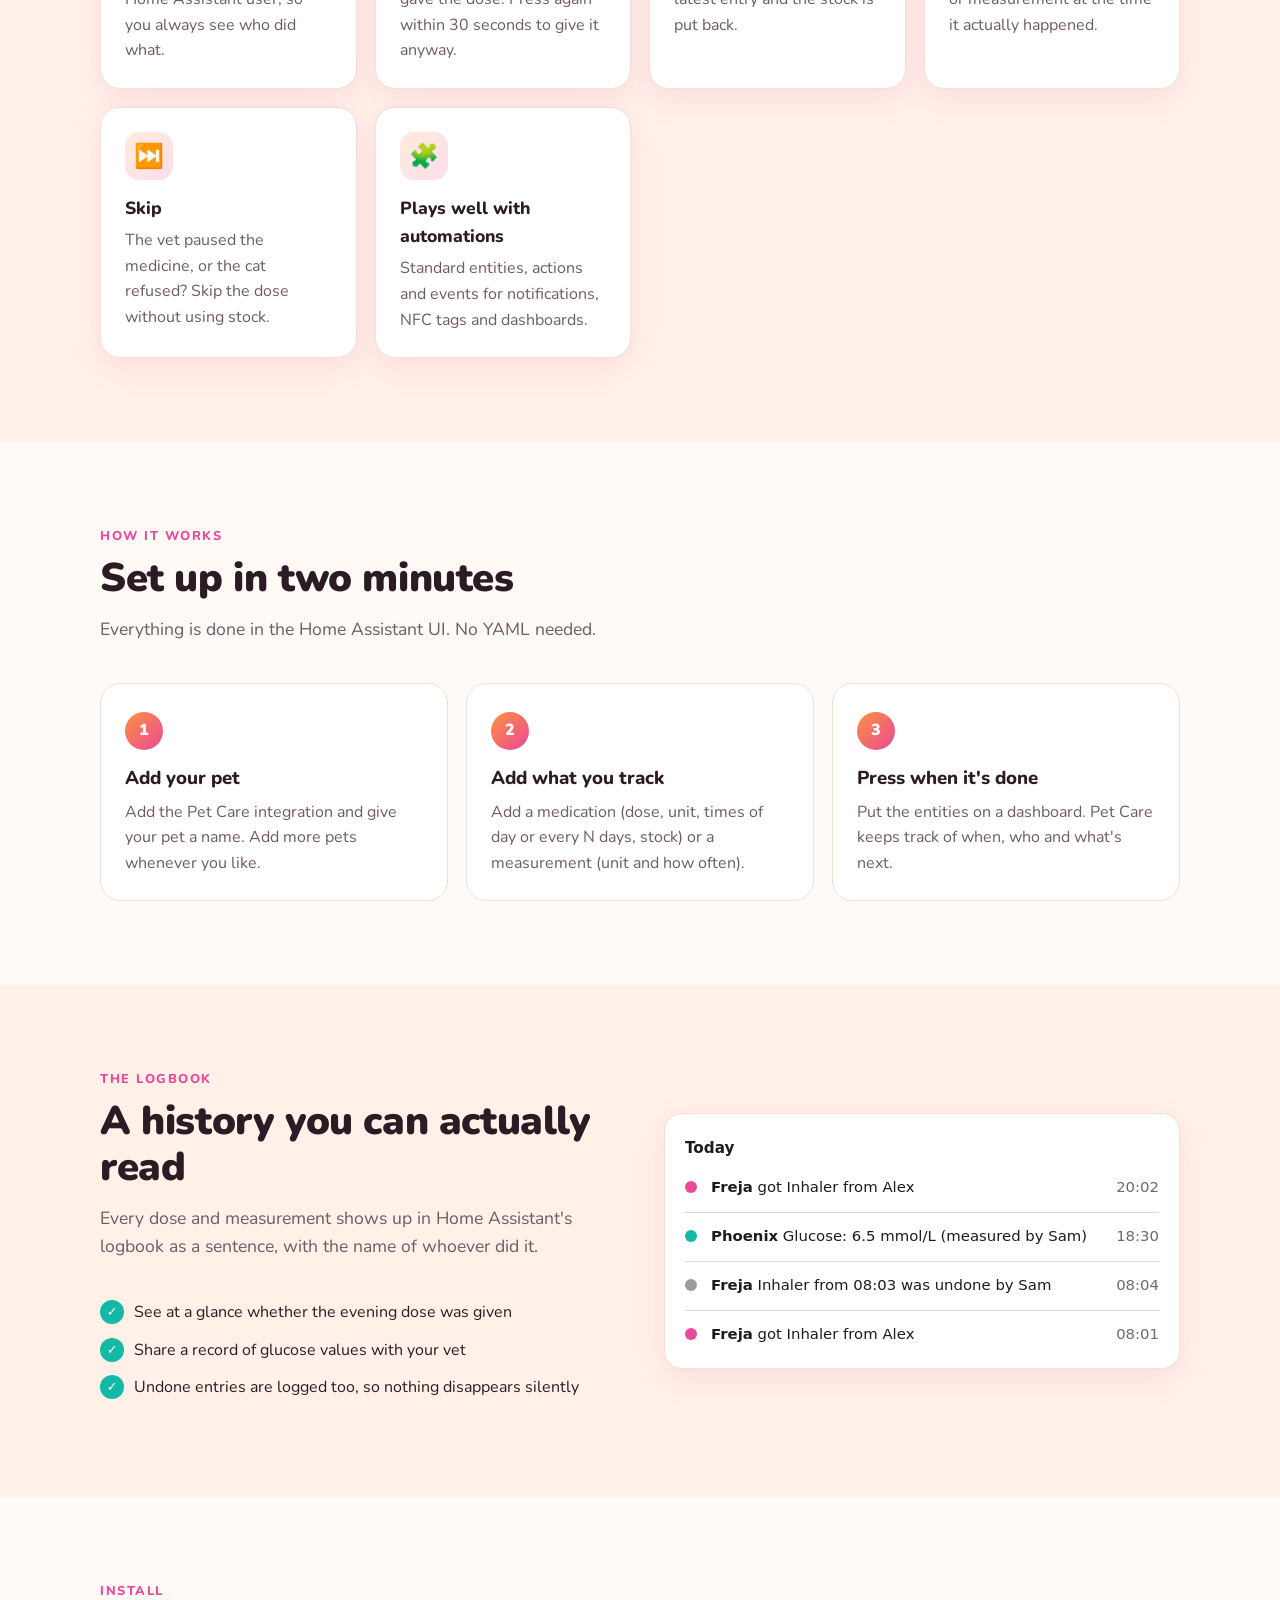
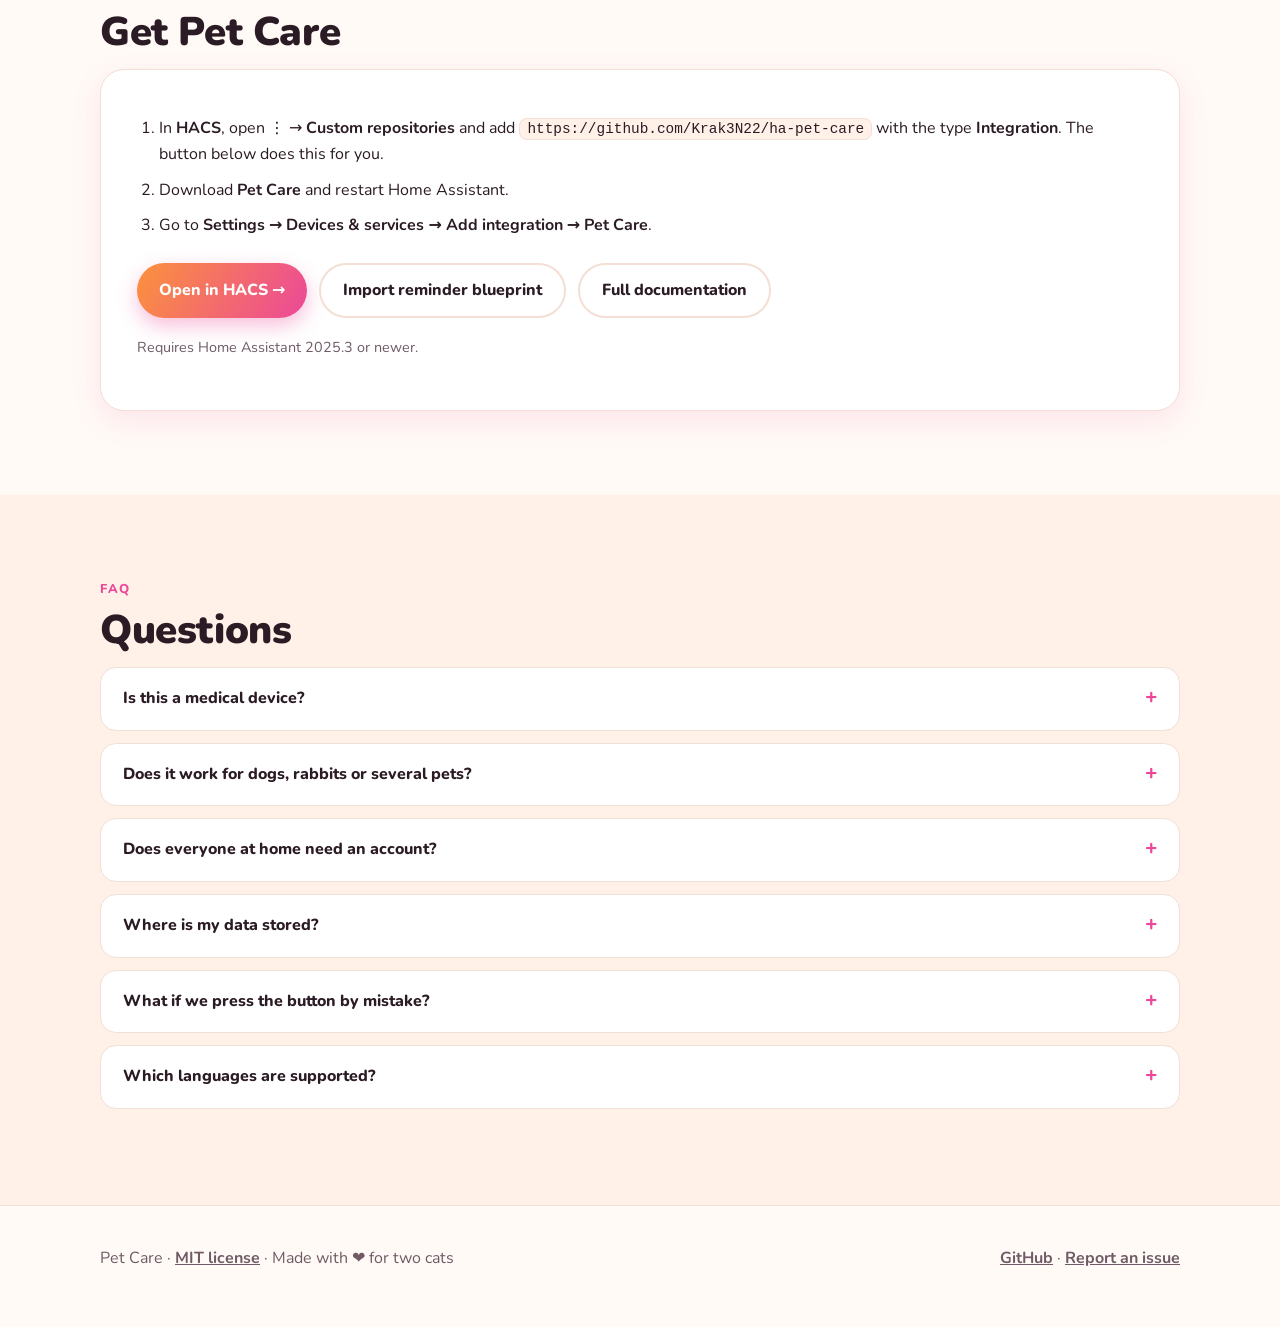
==== commit 53037be6: "Dose reminder blueprint with Given, Snooze and Skip; skip action - blueprints/automation/pet_care/do" ====
--- a/docs/index.html
+++ b/docs/index.html
@@ -270,10 +270,12 @@
       <div class="feature"><div class="e">💊</div><h3>Medications</h3><p>A <i>Give dose</i> button, the last time it was given, the next time it's due, and an alert when it's overdue.</p></div>
       <div class="feature"><div class="e">📈</div><h3>Measurements</h3><p>Log blood glucose, weight or anything else and get a history graph with reminders.</p></div>
       <div class="feature"><div class="e">📦</div><h3>Stock</h3><p>Counts down with every dose, shows the days left and warns in time, so the inhaler doesn't run out on a Sunday evening.</p></div>
+      <div class="feature"><div class="e">🔔</div><h3>Reminders with buttons</h3><p>A ready-made blueprint notifies everyone's phones with <i>Given</i>, <i>Snooze</i> and <i>Skip</i>. The notification disappears from all phones as soon as the dose is given.</p></div>
       <div class="feature"><div class="e">👥</div><h3>For the whole household</h3><p>Everyone uses their own Home Assistant user, so you always see who did what.</p></div>
       <div class="feature"><div class="e">🛡️</div><h3>Double dose guard</h3><p>Warns if someone else just gave the dose. Press again within 30 seconds to give it anyway.</p></div>
       <div class="feature"><div class="e">↩️</div><h3>Undo</h3><p>Mis-tapped? Undo the latest entry and the stock is put back.</p></div>
       <div class="feature"><div class="e">🕒</div><h3>Log afterwards</h3><p>Forgot to press? Log a dose or measurement at the time it actually happened.</p></div>
+      <div class="feature"><div class="e">⏭️</div><h3>Skip</h3><p>The vet paused the medicine, or the cat refused? Skip the dose without using stock.</p></div>
       <div class="feature"><div class="e">🧩</div><h3>Plays well with automations</h3><p>Standard entities, actions and events for notifications, NFC tags and dashboards.</p></div>
     </div>
   </div>
@@ -326,6 +328,7 @@
       </ol>
       <div class="cta">
         <a class="btn btn-primary" href="https://my.home-assistant.io/redirect/hacs_repository/?owner=Krak3N22&amp;repository=ha-pet-care&amp;category=integration">Open in HACS →</a>
+        <a class="btn btn-ghost" href="https://my.home-assistant.io/redirect/blueprint_import/?blueprint_url=https%3A%2F%2Fgithub.com%2FKrak3N22%2Fha-pet-care%2Fblob%2Fmain%2Fblueprints%2Fautomation%2Fpet_care%2Fdose_reminder.yaml">Import reminder blueprint</a>
         <a class="btn btn-ghost" href="https://github.com/Krak3N22/ha-pet-care#readme">Full documentation</a>
       </div>
       <p class="small">Requires Home Assistant 2025.3 or newer.</p>
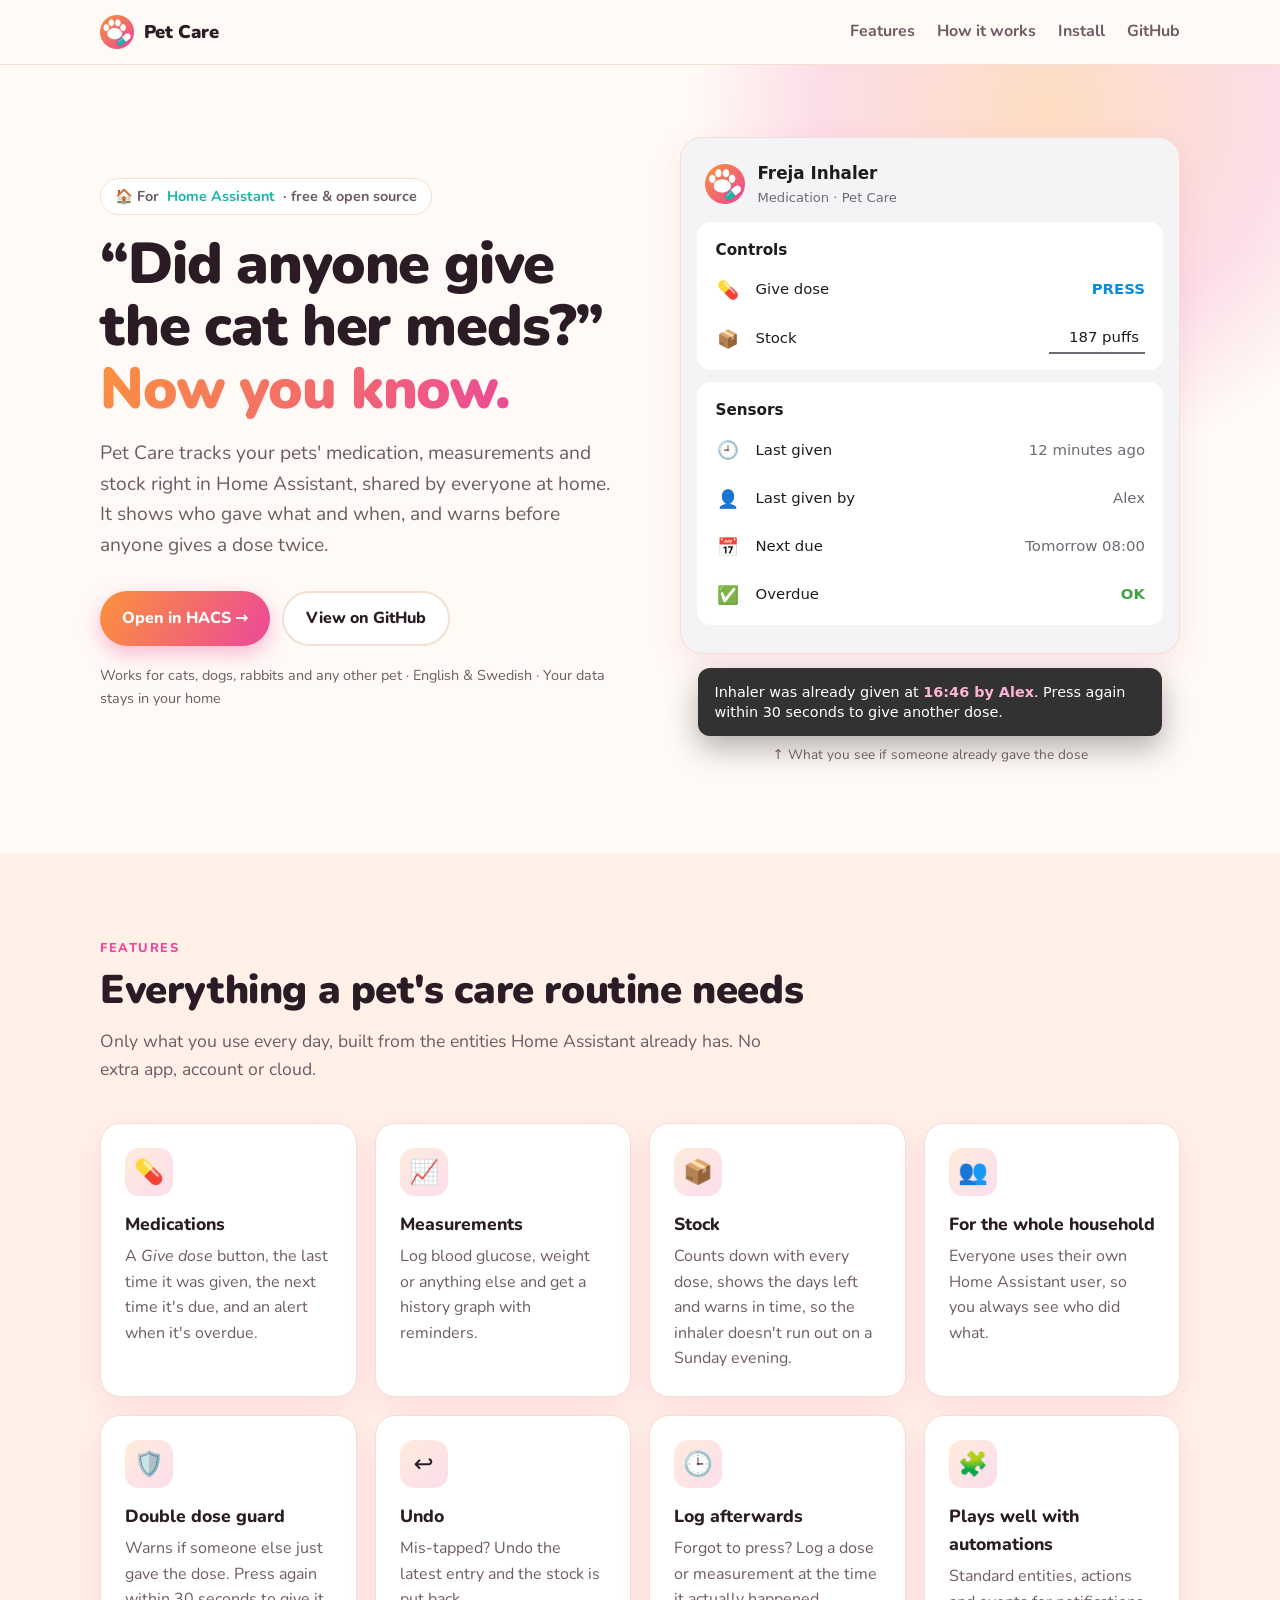
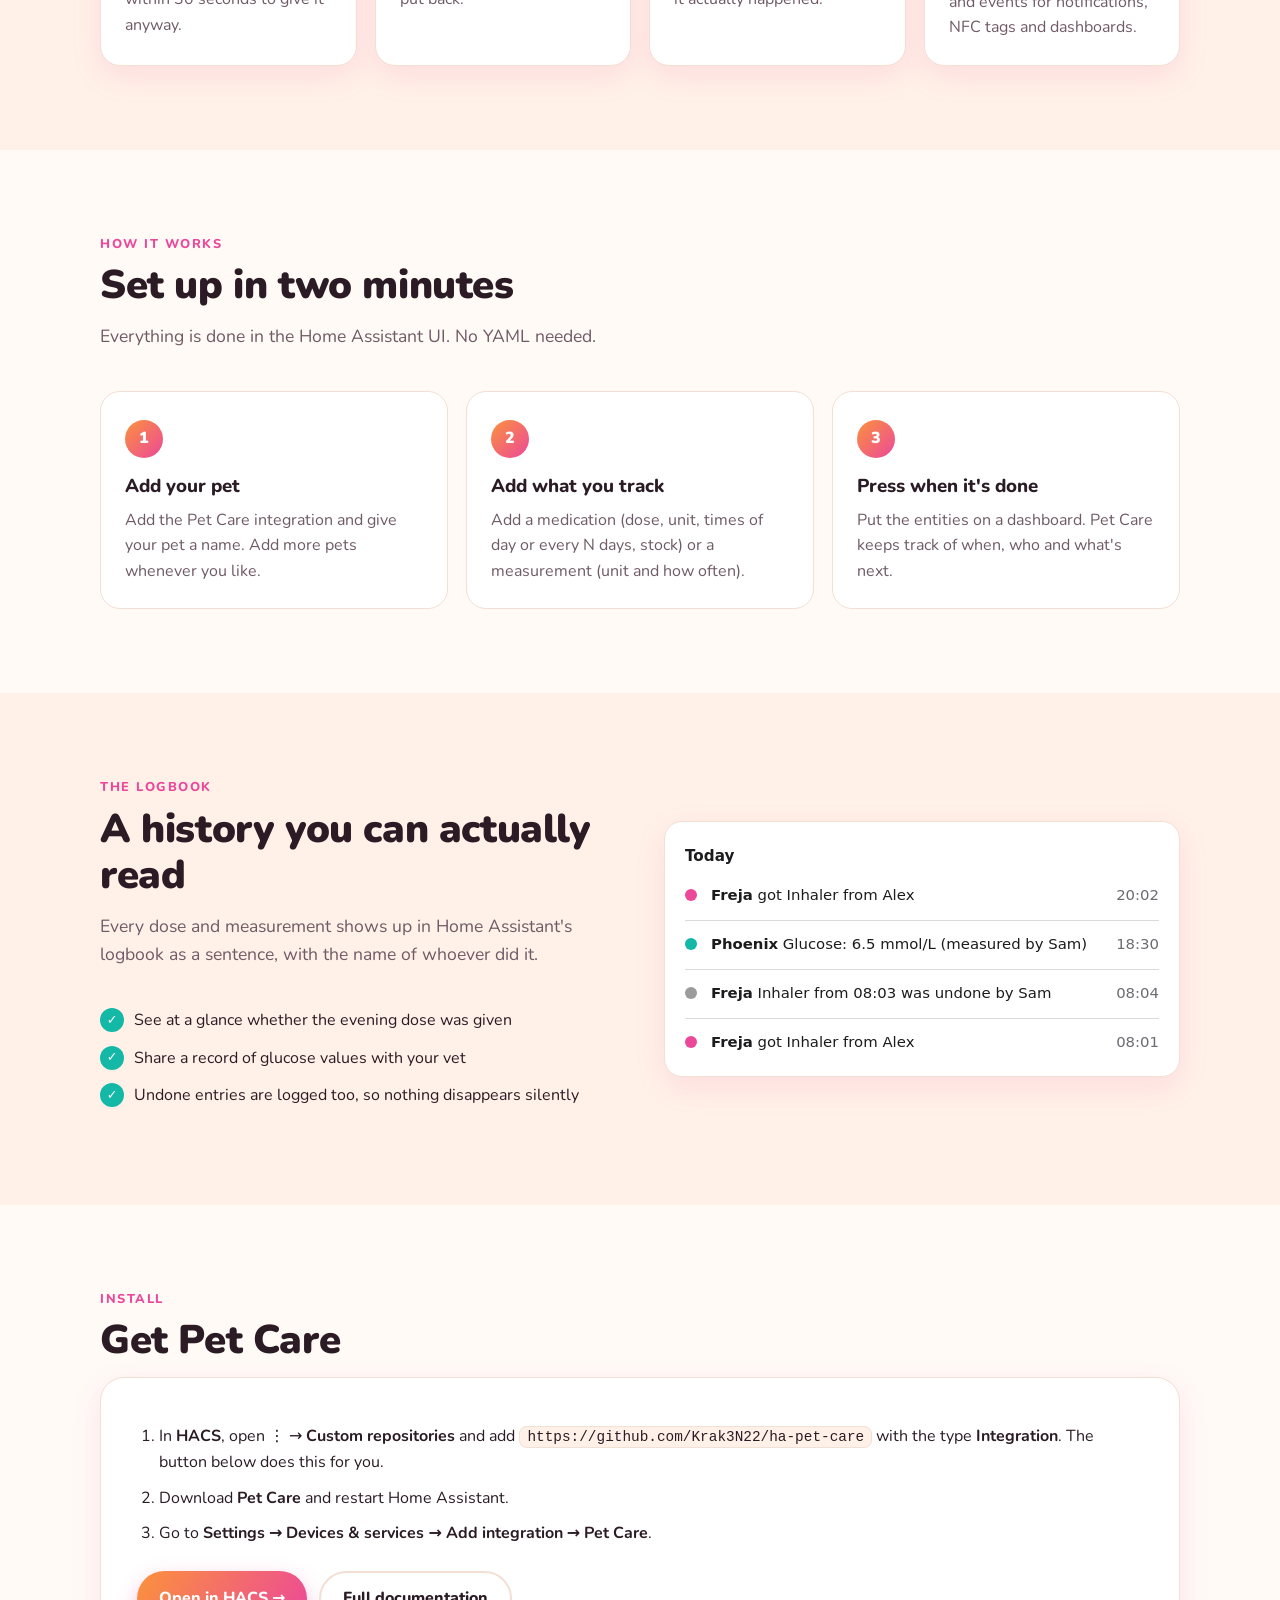
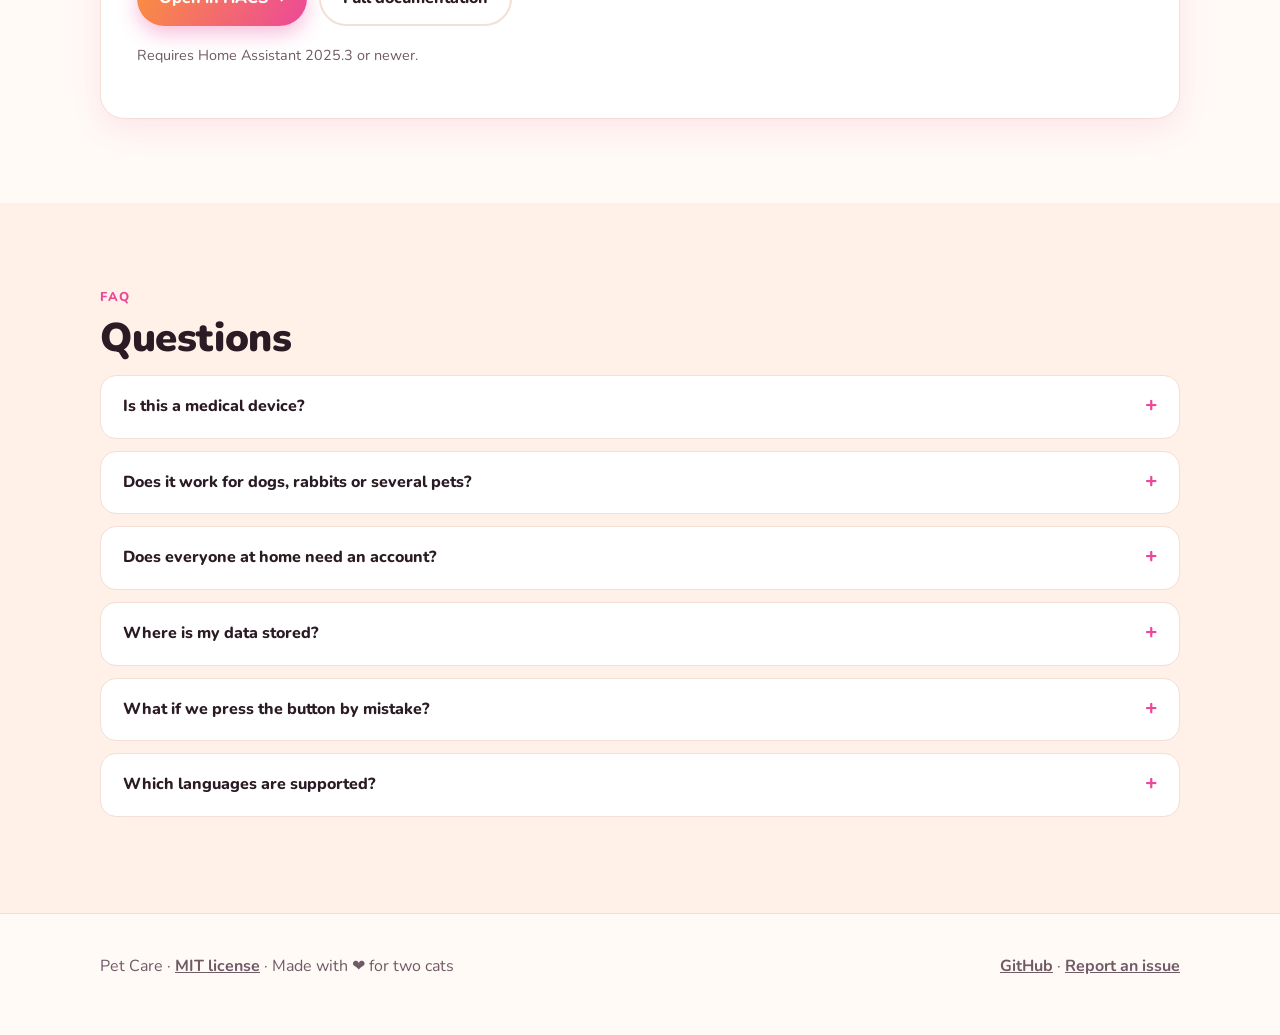
==== commit 88e9904c: "Merge pull request #8 from Krak3N22/low-stock-refill Low stock warning, days left and refill" ====
--- a/docs/index.html
+++ b/docs/index.html
@@ -270,12 +270,10 @@
       <div class="feature"><div class="e">💊</div><h3>Medications</h3><p>A <i>Give dose</i> button, the last time it was given, the next time it's due, and an alert when it's overdue.</p></div>
       <div class="feature"><div class="e">📈</div><h3>Measurements</h3><p>Log blood glucose, weight or anything else and get a history graph with reminders.</p></div>
       <div class="feature"><div class="e">📦</div><h3>Stock</h3><p>Counts down with every dose, shows the days left and warns in time, so the inhaler doesn't run out on a Sunday evening.</p></div>
-      <div class="feature"><div class="e">🔔</div><h3>Reminders with buttons</h3><p>A ready-made blueprint notifies everyone's phones with <i>Given</i>, <i>Snooze</i> and <i>Skip</i>. The notification disappears from all phones as soon as the dose is given.</p></div>
       <div class="feature"><div class="e">👥</div><h3>For the whole household</h3><p>Everyone uses their own Home Assistant user, so you always see who did what.</p></div>
       <div class="feature"><div class="e">🛡️</div><h3>Double dose guard</h3><p>Warns if someone else just gave the dose. Press again within 30 seconds to give it anyway.</p></div>
       <div class="feature"><div class="e">↩️</div><h3>Undo</h3><p>Mis-tapped? Undo the latest entry and the stock is put back.</p></div>
       <div class="feature"><div class="e">🕒</div><h3>Log afterwards</h3><p>Forgot to press? Log a dose or measurement at the time it actually happened.</p></div>
-      <div class="feature"><div class="e">⏭️</div><h3>Skip</h3><p>The vet paused the medicine, or the cat refused? Skip the dose without using stock.</p></div>
       <div class="feature"><div class="e">🧩</div><h3>Plays well with automations</h3><p>Standard entities, actions and events for notifications, NFC tags and dashboards.</p></div>
     </div>
   </div>
@@ -328,7 +326,6 @@
       </ol>
       <div class="cta">
         <a class="btn btn-primary" href="https://my.home-assistant.io/redirect/hacs_repository/?owner=Krak3N22&amp;repository=ha-pet-care&amp;category=integration">Open in HACS →</a>
-        <a class="btn btn-ghost" href="https://my.home-assistant.io/redirect/blueprint_import/?blueprint_url=https%3A%2F%2Fgithub.com%2FKrak3N22%2Fha-pet-care%2Fblob%2Fmain%2Fblueprints%2Fautomation%2Fpet_care%2Fdose_reminder.yaml">Import reminder blueprint</a>
         <a class="btn btn-ghost" href="https://github.com/Krak3N22/ha-pet-care#readme">Full documentation</a>
       </div>
       <p class="small">Requires Home Assistant 2025.3 or newer.</p>
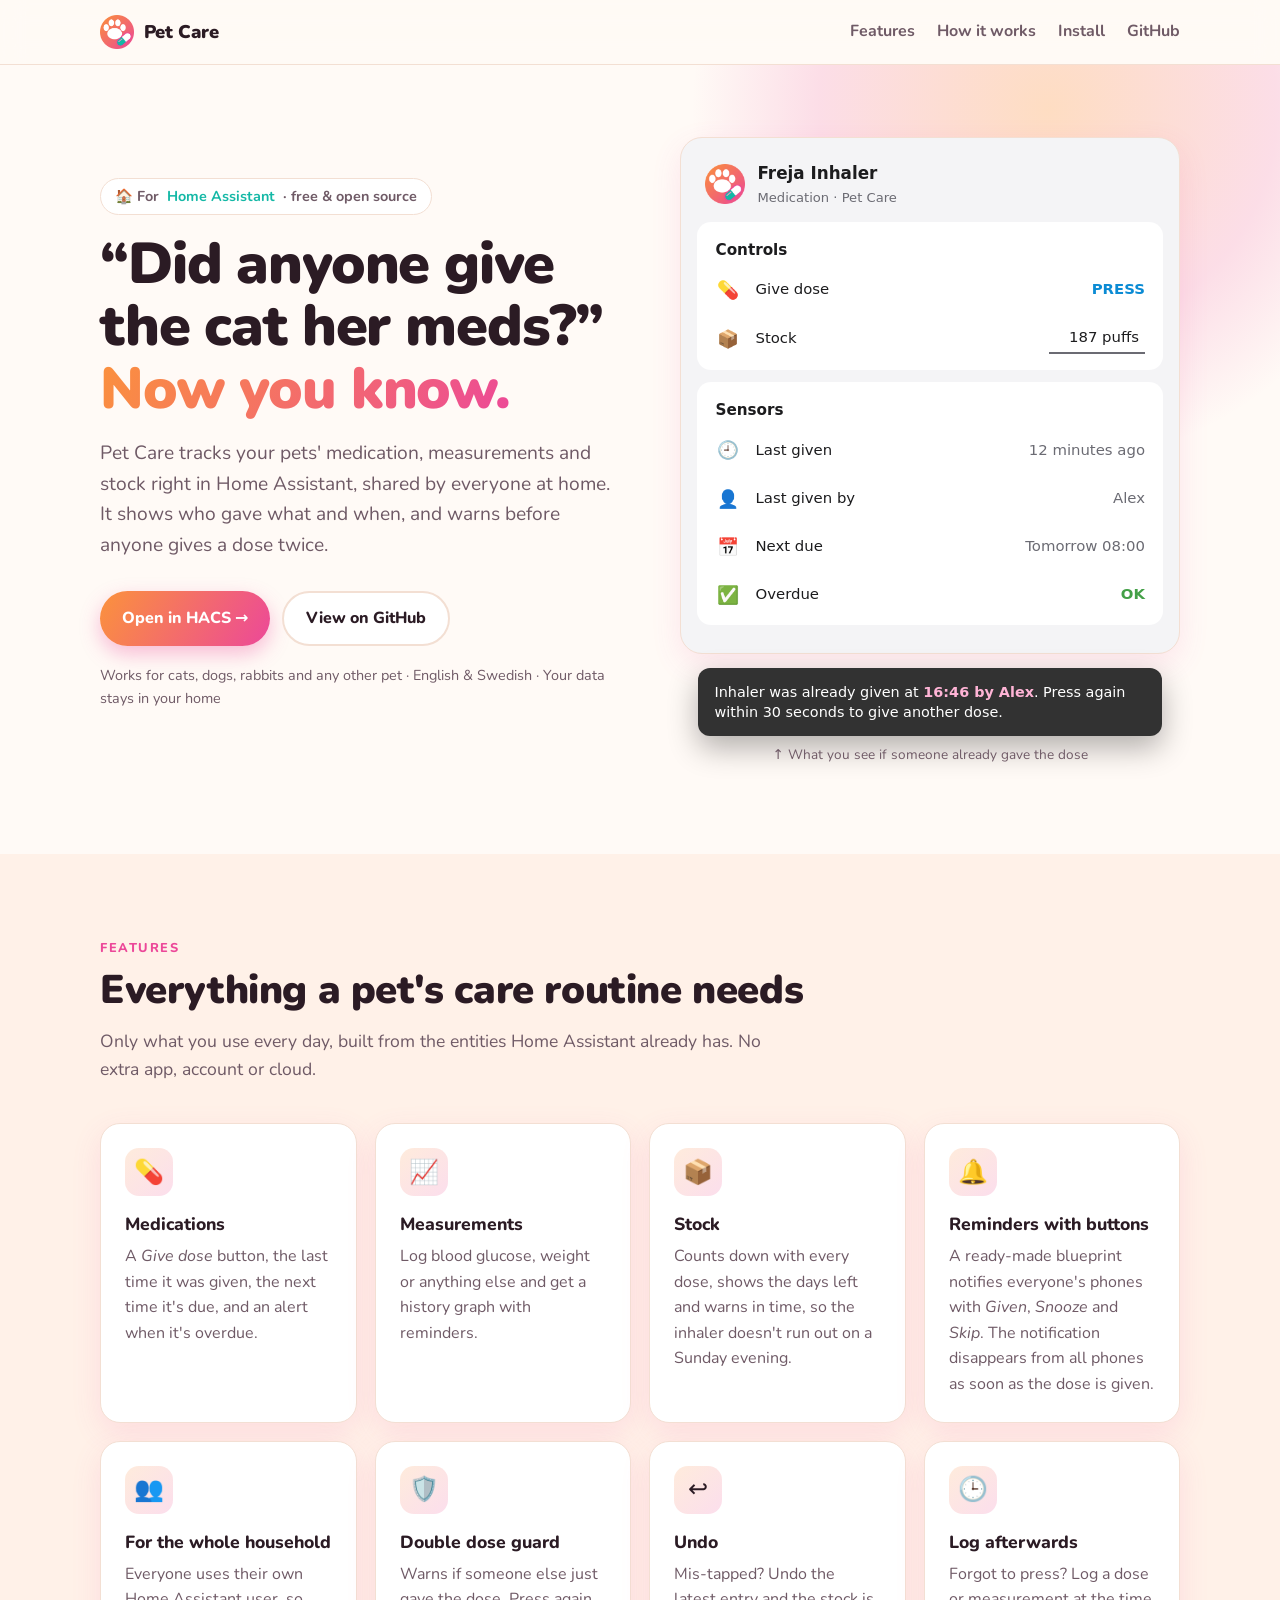
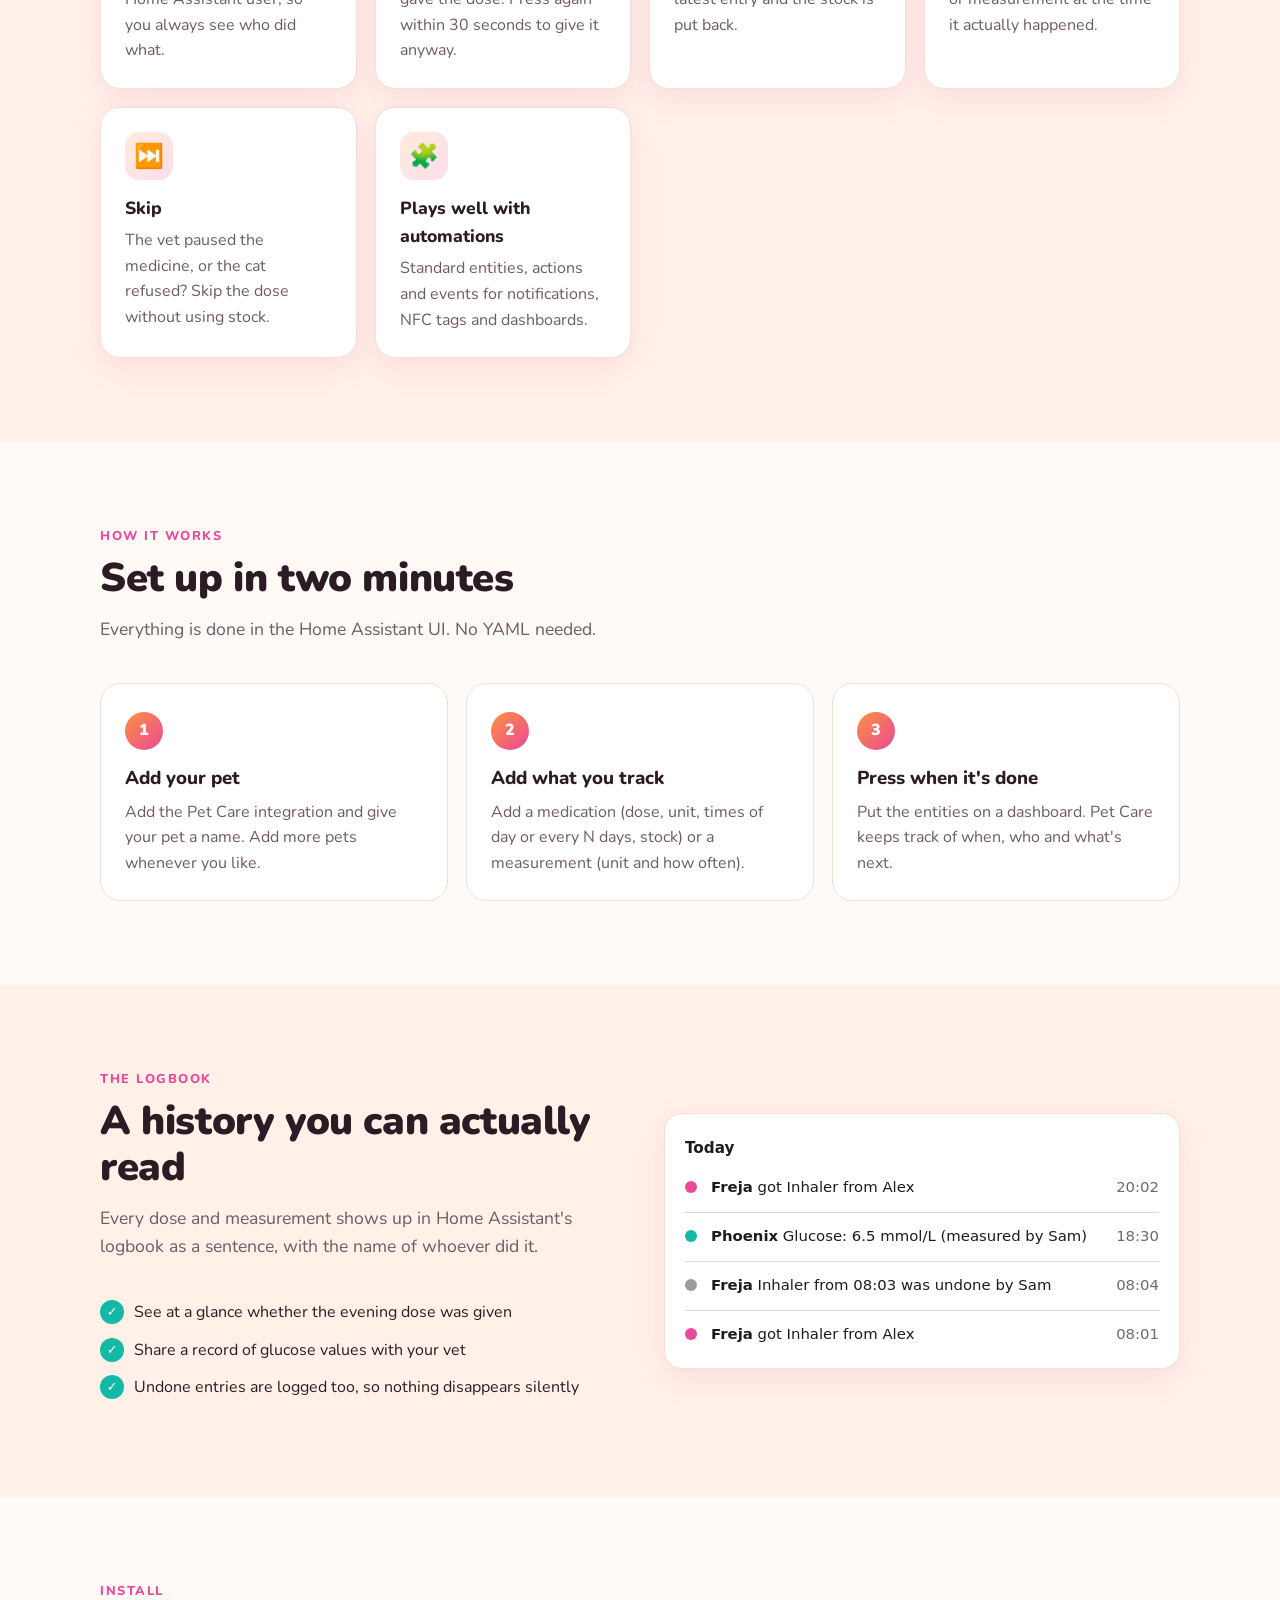
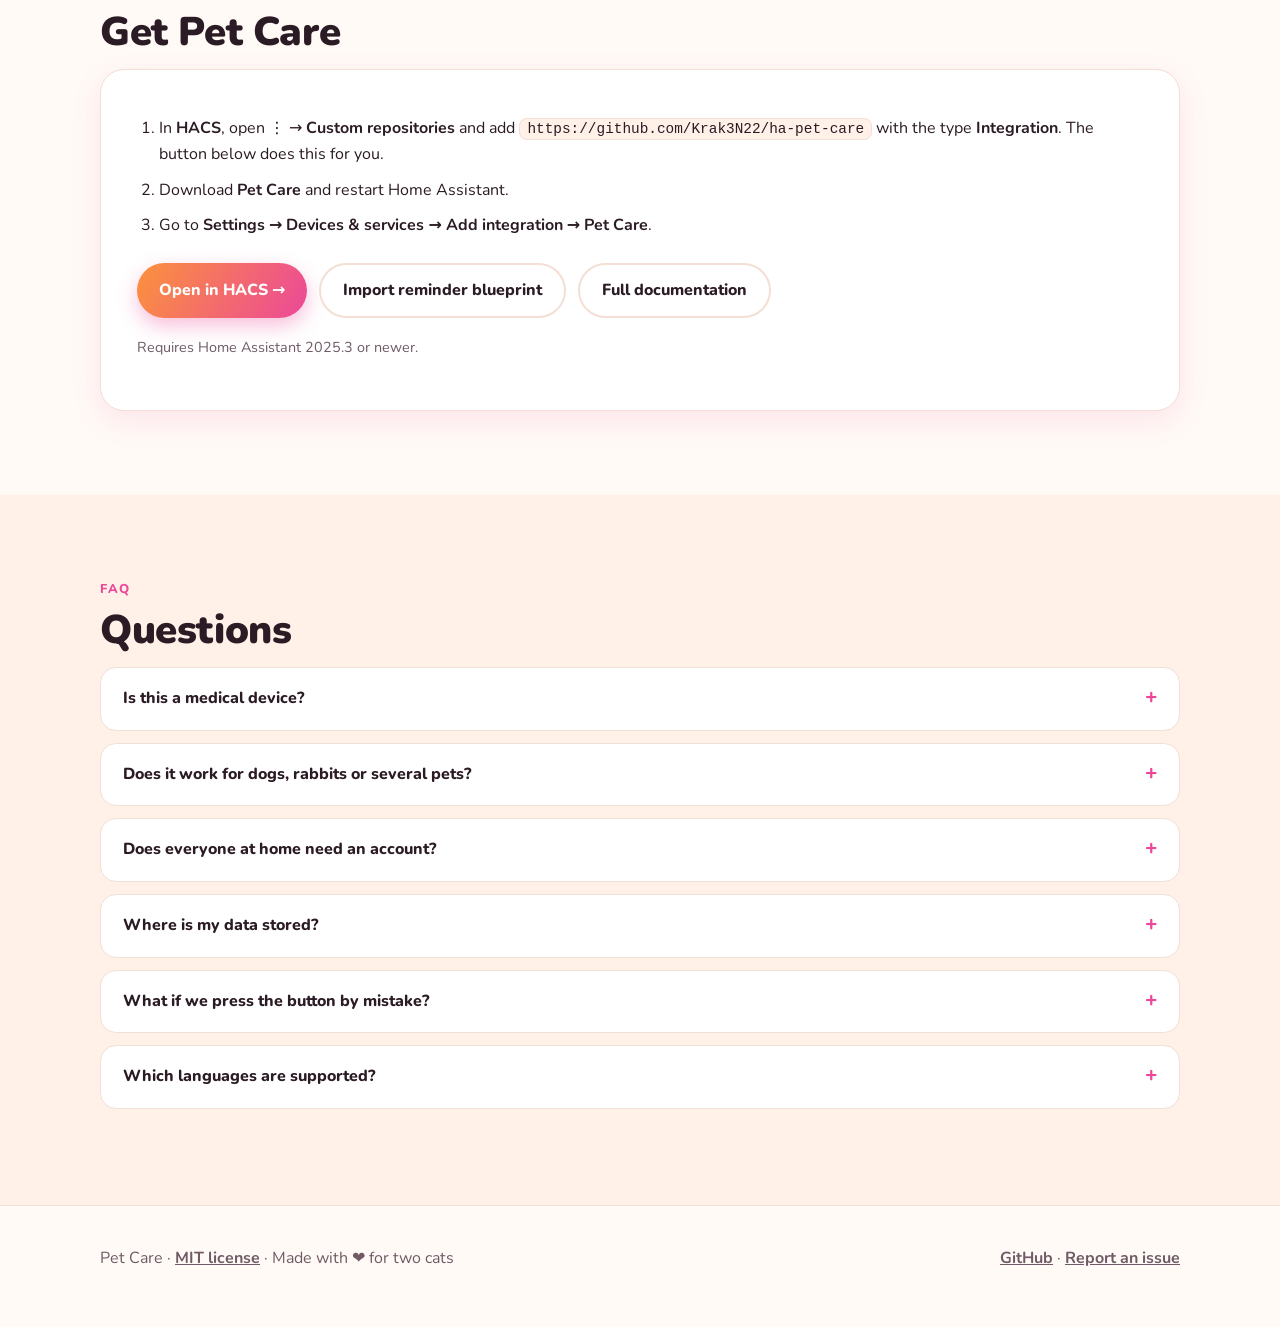
==== commit baabe951: "Merge pull request #9 from Krak3N22/dose-reminder-blueprint Dose reminder blueprint with Given, Snoo" ====
--- a/docs/index.html
+++ b/docs/index.html
@@ -270,10 +270,12 @@
       <div class="feature"><div class="e">💊</div><h3>Medications</h3><p>A <i>Give dose</i> button, the last time it was given, the next time it's due, and an alert when it's overdue.</p></div>
       <div class="feature"><div class="e">📈</div><h3>Measurements</h3><p>Log blood glucose, weight or anything else and get a history graph with reminders.</p></div>
       <div class="feature"><div class="e">📦</div><h3>Stock</h3><p>Counts down with every dose, shows the days left and warns in time, so the inhaler doesn't run out on a Sunday evening.</p></div>
+      <div class="feature"><div class="e">🔔</div><h3>Reminders with buttons</h3><p>A ready-made blueprint notifies everyone's phones with <i>Given</i>, <i>Snooze</i> and <i>Skip</i>. The notification disappears from all phones as soon as the dose is given.</p></div>
       <div class="feature"><div class="e">👥</div><h3>For the whole household</h3><p>Everyone uses their own Home Assistant user, so you always see who did what.</p></div>
       <div class="feature"><div class="e">🛡️</div><h3>Double dose guard</h3><p>Warns if someone else just gave the dose. Press again within 30 seconds to give it anyway.</p></div>
       <div class="feature"><div class="e">↩️</div><h3>Undo</h3><p>Mis-tapped? Undo the latest entry and the stock is put back.</p></div>
       <div class="feature"><div class="e">🕒</div><h3>Log afterwards</h3><p>Forgot to press? Log a dose or measurement at the time it actually happened.</p></div>
+      <div class="feature"><div class="e">⏭️</div><h3>Skip</h3><p>The vet paused the medicine, or the cat refused? Skip the dose without using stock.</p></div>
       <div class="feature"><div class="e">🧩</div><h3>Plays well with automations</h3><p>Standard entities, actions and events for notifications, NFC tags and dashboards.</p></div>
     </div>
   </div>
@@ -326,6 +328,7 @@
       </ol>
       <div class="cta">
         <a class="btn btn-primary" href="https://my.home-assistant.io/redirect/hacs_repository/?owner=Krak3N22&amp;repository=ha-pet-care&amp;category=integration">Open in HACS →</a>
+        <a class="btn btn-ghost" href="https://my.home-assistant.io/redirect/blueprint_import/?blueprint_url=https%3A%2F%2Fgithub.com%2FKrak3N22%2Fha-pet-care%2Fblob%2Fmain%2Fblueprints%2Fautomation%2Fpet_care%2Fdose_reminder.yaml">Import reminder blueprint</a>
         <a class="btn btn-ghost" href="https://github.com/Krak3N22/ha-pet-care#readme">Full documentation</a>
       </div>
       <p class="small">Requires Home Assistant 2025.3 or newer.</p>
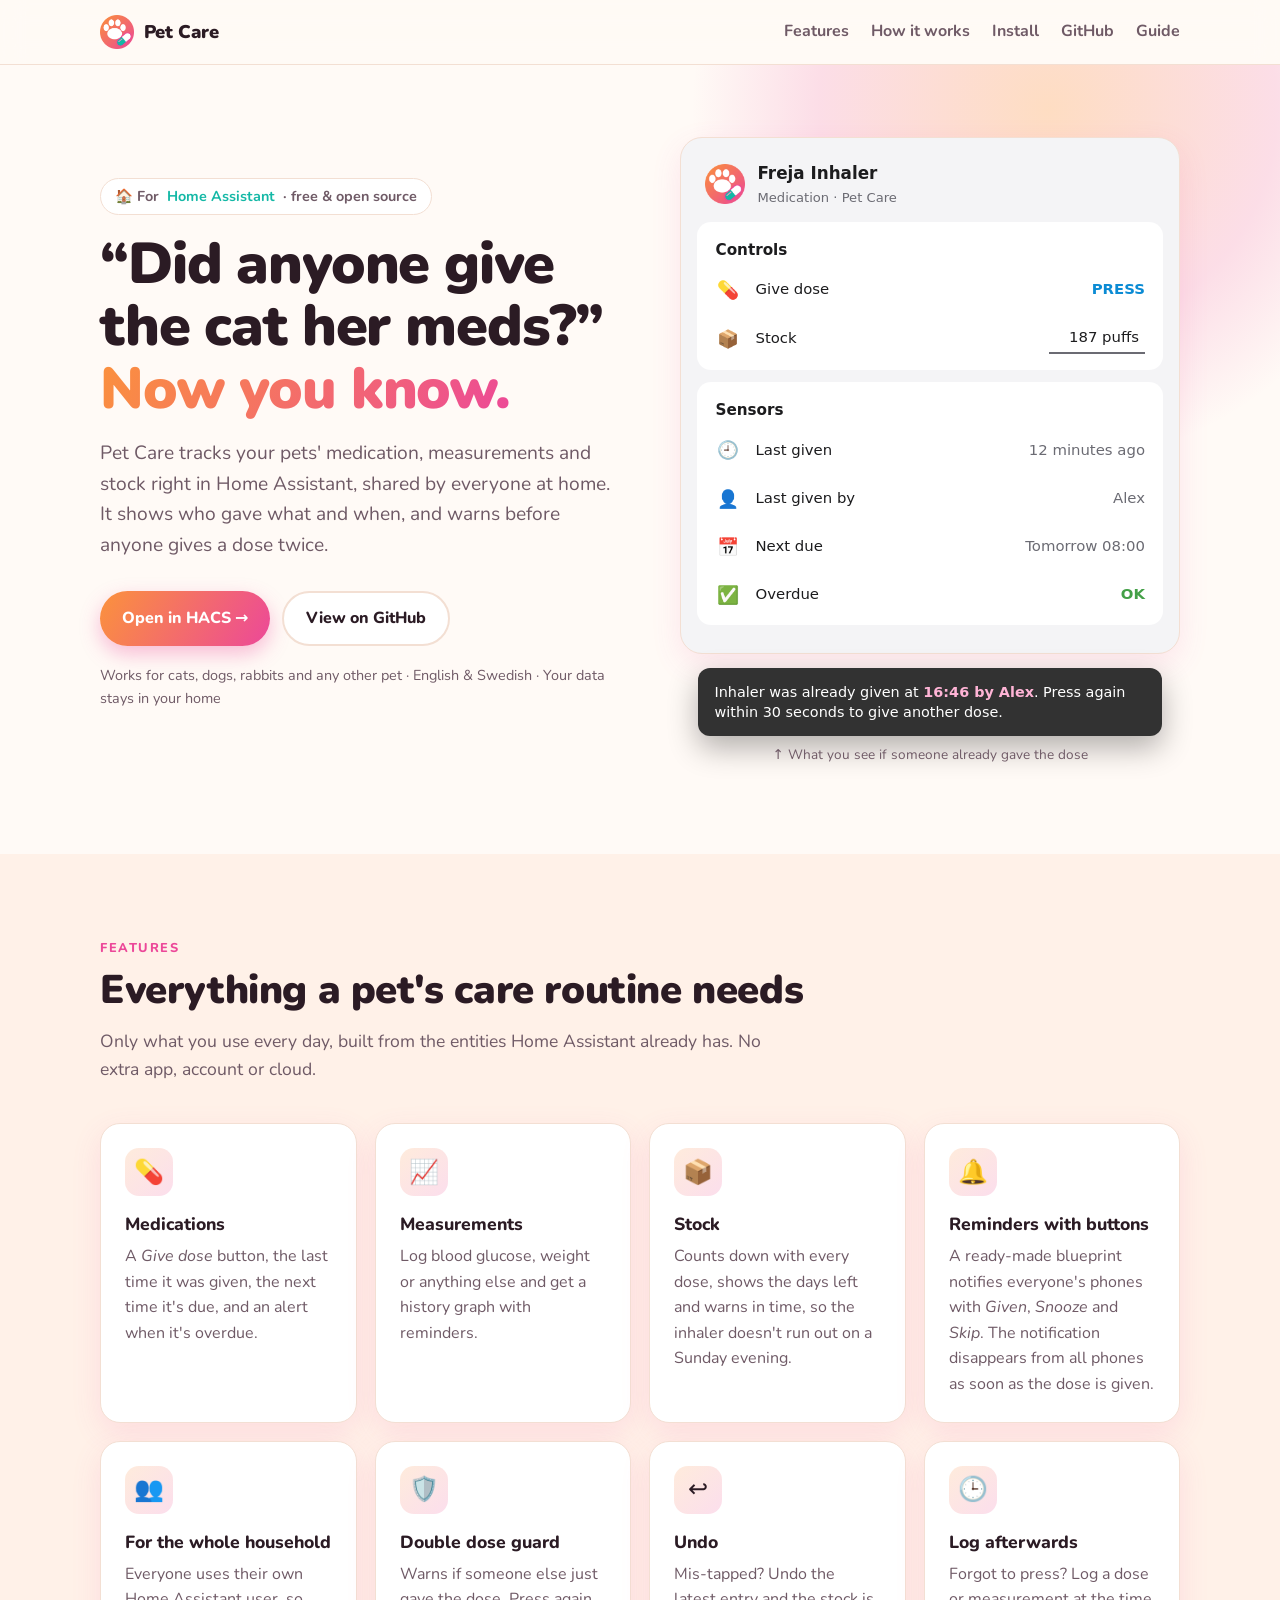
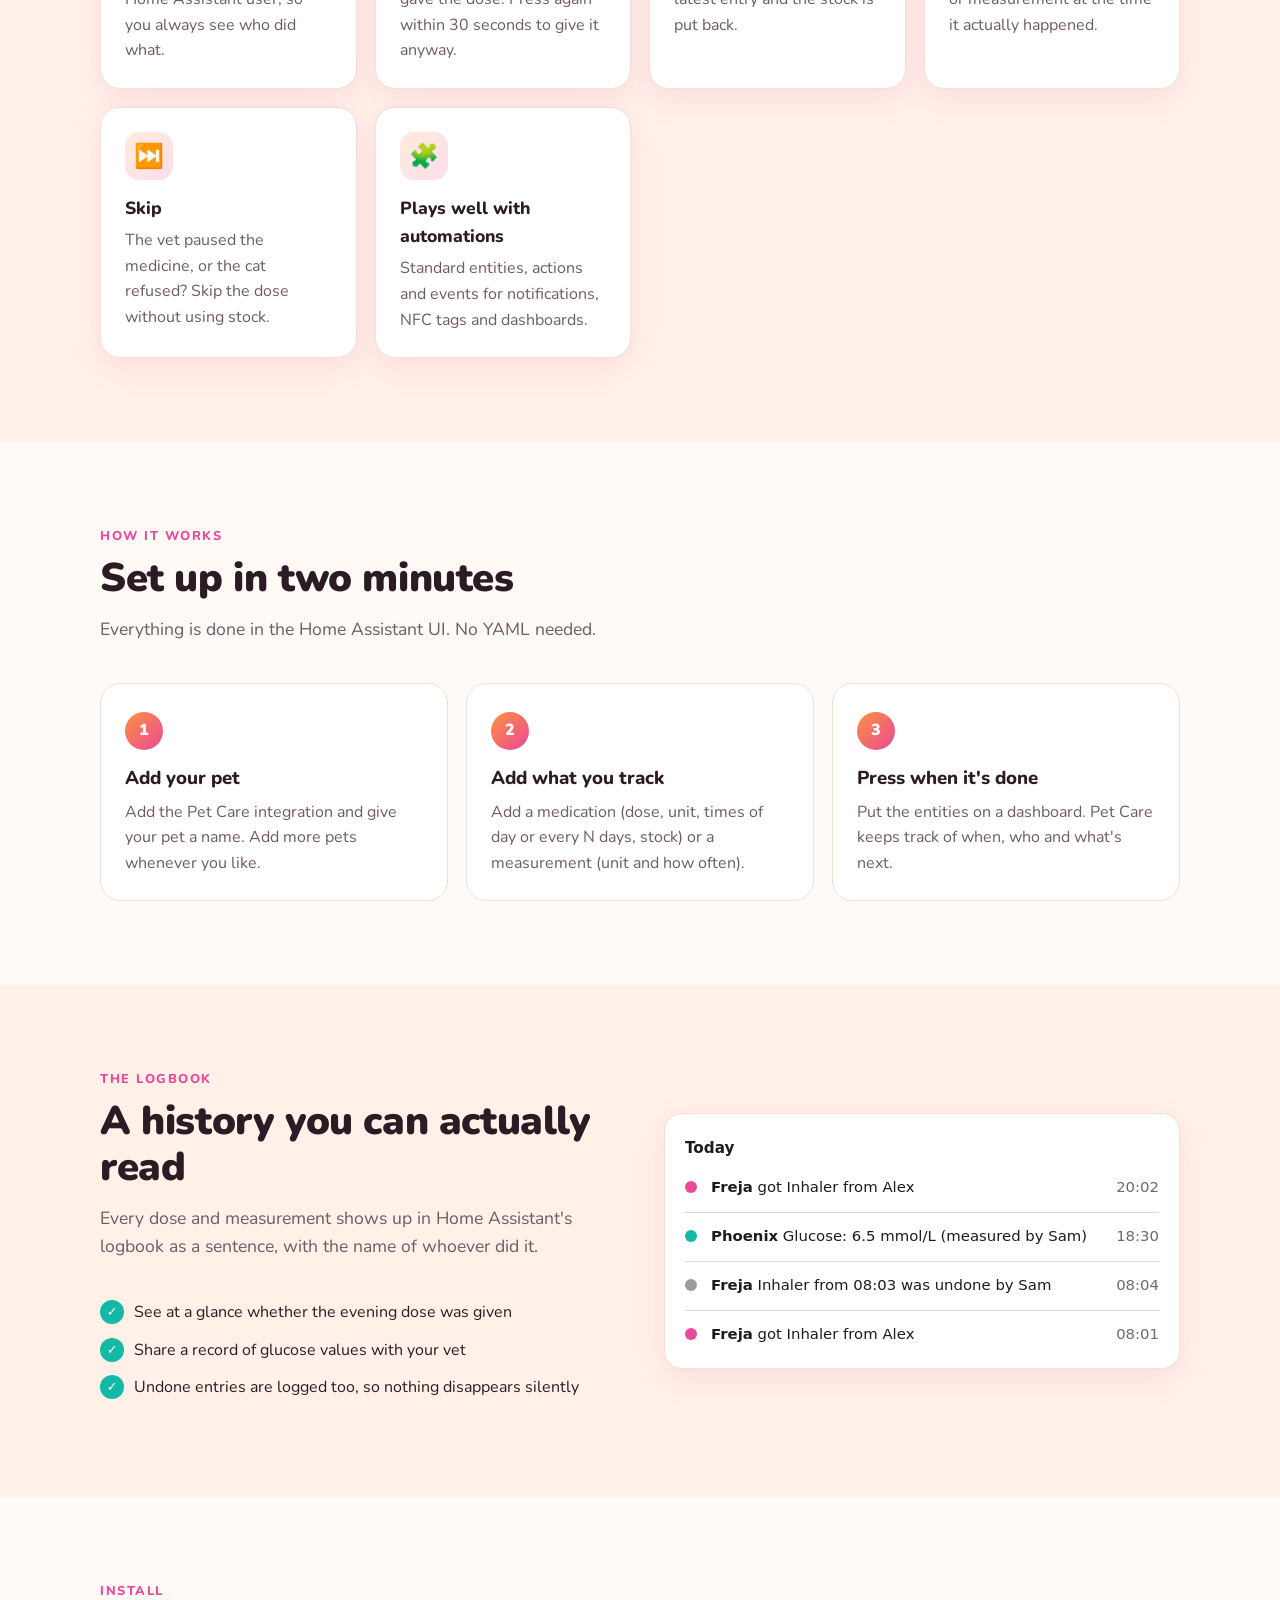
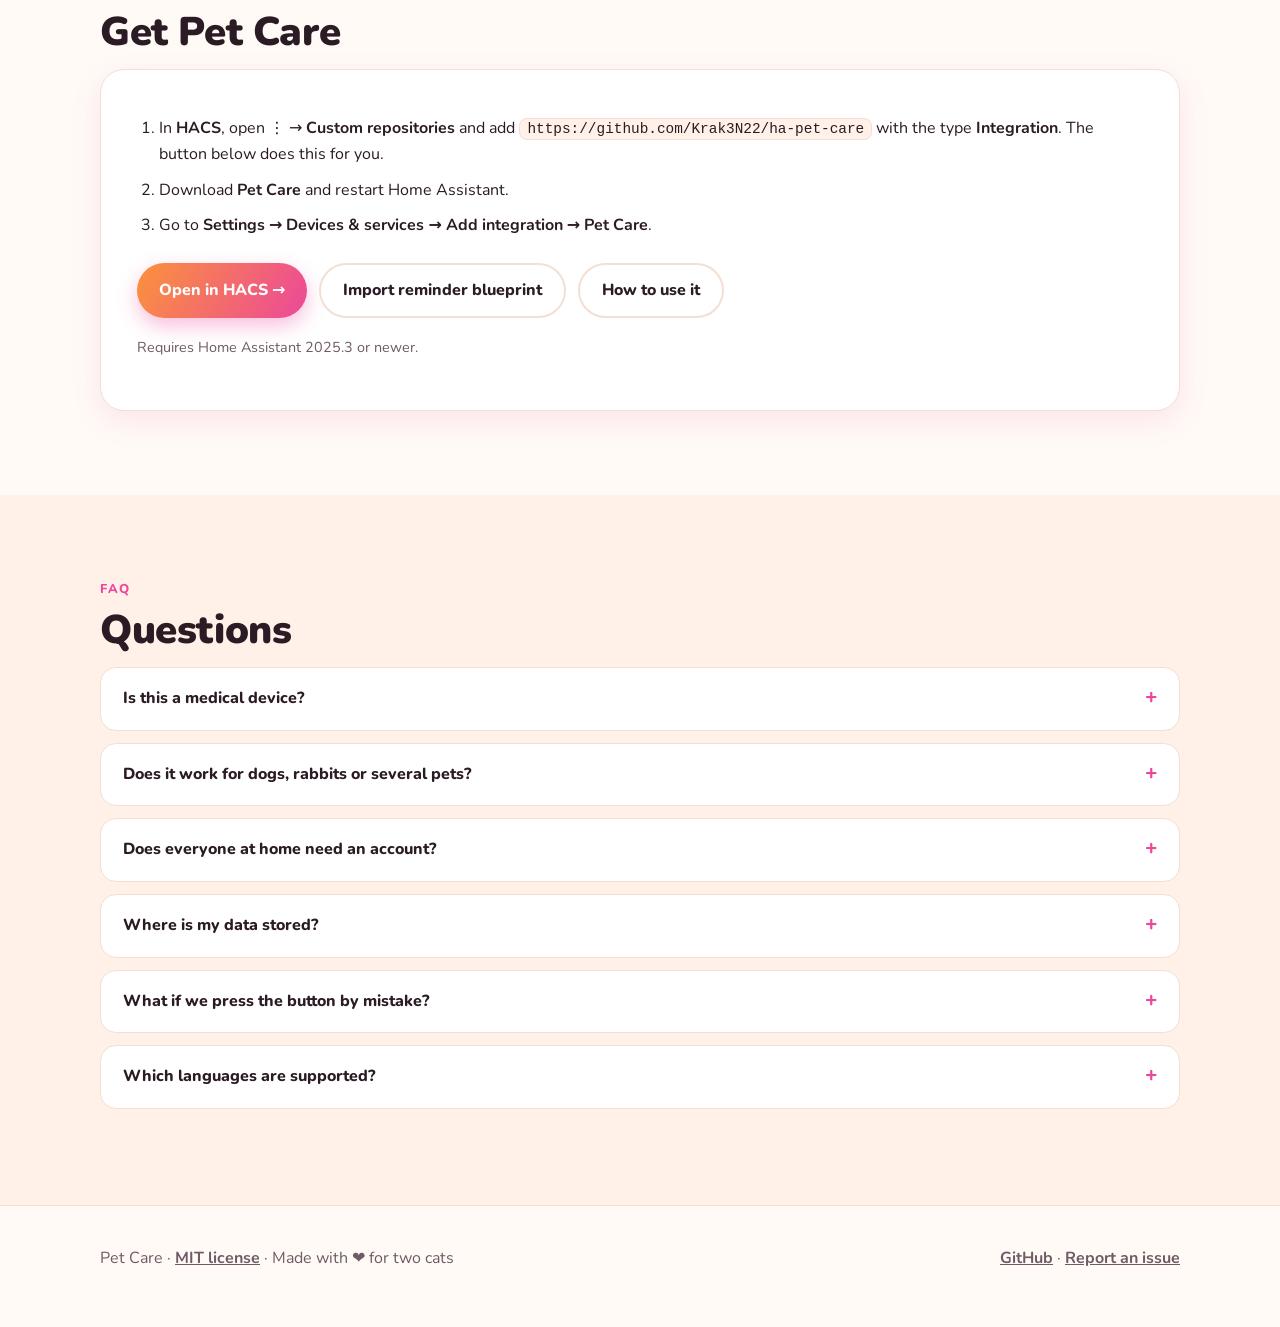
==== commit 9a1eb6d5: "Add a step-by-step usage guide in English and Swedish - docs/guide.html: everyday tasks (give a dose" ====
--- a/docs/index.html
+++ b/docs/index.html
@@ -13,201 +13,7 @@
 <link rel="preconnect" href="https://fonts.googleapis.com">
 <link rel="preconnect" href="https://fonts.gstatic.com" crossorigin>
 <link href="https://fonts.googleapis.com/css2?family=Nunito:wght@400;600;700;800;900&display=swap" rel="stylesheet">
-<style>
-  :root {
-    --orange: #fb923c;
-    --pink: #ec4899;
-    --teal: #14b8a6;
-    --bg: #fffaf6;
-    --bg-soft: #fff1e8;
-    --card: #ffffff;
-    --text: #2b1b24;
-    --muted: #6f5a66;
-    --line: #f3dfd3;
-    --shadow: 0 10px 30px rgba(236, 72, 153, 0.12);
-    --ha-bg: #f4f4f6;
-    --ha-card: #ffffff;
-    --ha-text: #1c1c1e;
-    --ha-muted: #6b6b73;
-    --ha-accent: #0b8bd4;
-  }
-  @media (prefers-color-scheme: dark) {
-    :root {
-      --bg: #17111a;
-      --bg-soft: #21172a;
-      --card: #231a2b;
-      --text: #f8eef4;
-      --muted: #c3aebb;
-      --line: #3a2c40;
-      --shadow: 0 10px 30px rgba(0, 0, 0, 0.35);
-      --ha-bg: #111111;
-      --ha-card: #1c1c1c;
-      --ha-text: #e8e8e8;
-      --ha-muted: #9b9b9b;
-      --ha-accent: #03a9f4;
-    }
-  }
-  * { box-sizing: border-box; }
-  html { scroll-behavior: smooth; }
-  body {
-    margin: 0;
-    font-family: "Nunito", system-ui, -apple-system, "Segoe UI", sans-serif;
-    background: var(--bg);
-    color: var(--text);
-    line-height: 1.6;
-    -webkit-font-smoothing: antialiased;
-  }
-  a { color: inherit; }
-  .wrap { max-width: 1120px; margin: 0 auto; padding: 0 20px; }
-  .gradient-text {
-    background: linear-gradient(120deg, var(--orange), var(--pink));
-    -webkit-background-clip: text;
-    background-clip: text;
-    color: transparent;
-  }
-
-  /* Nav */
-  nav {
-    position: sticky; top: 0; z-index: 10;
-    backdrop-filter: blur(12px);
-    background: color-mix(in srgb, var(--bg) 80%, transparent);
-    border-bottom: 1px solid var(--line);
-  }
-  nav .wrap { display: flex; align-items: center; justify-content: space-between; height: 64px; gap: 16px; }
-  .brand { display: flex; align-items: center; gap: 10px; font-weight: 900; font-size: 1.15rem; text-decoration: none; }
-  .brand img { width: 34px; height: 34px; }
-  nav ul { display: flex; gap: 22px; list-style: none; margin: 0; padding: 0; font-weight: 700; color: var(--muted); }
-  nav ul a { text-decoration: none; }
-  nav ul a:hover { color: var(--pink); }
-  @media (max-width: 720px) { nav ul li:not(:last-child) { display: none; } }
-
-  /* Buttons */
-  .btn {
-    display: inline-flex; align-items: center; gap: 8px;
-    padding: 13px 22px; border-radius: 999px;
-    font-weight: 800; text-decoration: none; font-size: 1rem;
-    transition: transform .15s ease, box-shadow .15s ease;
-  }
-  .btn:hover { transform: translateY(-2px); }
-  .btn-primary { background: linear-gradient(120deg, var(--orange), var(--pink)); color: #fff; box-shadow: 0 8px 20px rgba(236, 72, 153, .35); }
-  .btn-ghost { border: 2px solid var(--line); background: var(--card); }
-
-  /* Hero */
-  .hero { position: relative; overflow: hidden; padding: 72px 0 88px; }
-  .hero::before {
-    content: ""; position: absolute; inset: -40% -10% auto auto; width: 720px; height: 720px;
-    background: radial-gradient(circle, rgba(251, 146, 60, .28), rgba(236, 72, 153, .16) 45%, transparent 70%);
-    pointer-events: none;
-  }
-  .hero .wrap { position: relative; display: grid; grid-template-columns: 1.05fr 1fr; gap: 56px; align-items: center; }
-  @media (max-width: 900px) { .hero .wrap { grid-template-columns: 1fr; gap: 48px; } .hero { padding-top: 48px; } }
-  .pill {
-    display: inline-flex; align-items: center; gap: 8px;
-    background: var(--card); border: 1px solid var(--line); border-radius: 999px;
-    padding: 6px 14px; font-weight: 700; font-size: .9rem; color: var(--muted);
-  }
-  .pill b { color: var(--teal); }
-  h1 { font-size: clamp(2.3rem, 5vw, 3.6rem); line-height: 1.08; margin: 18px 0 18px; font-weight: 900; letter-spacing: -0.02em; }
-  .lead { font-size: 1.2rem; color: var(--muted); margin: 0 0 30px; max-width: 34em; }
-  .cta { display: flex; flex-wrap: wrap; gap: 12px; }
-  .small { font-size: .9rem; color: var(--muted); margin-top: 18px; }
-
-  /* Home Assistant mock */
-  .mock { position: relative; }
-  .ha {
-    background: var(--ha-bg); border-radius: 22px; padding: 16px;
-    box-shadow: var(--shadow); border: 1px solid var(--line);
-    font-family: Roboto, system-ui, sans-serif; color: var(--ha-text);
-  }
-  .ha-head { display: flex; align-items: center; gap: 12px; padding: 6px 8px 14px; }
-  .ha-head img { width: 40px; height: 40px; }
-  .ha-head .t { font-weight: 600; font-size: 1.05rem; }
-  .ha-head .s { font-size: .82rem; color: var(--ha-muted); }
-  .ha-card { background: var(--ha-card); border-radius: 14px; padding: 6px 4px; margin-bottom: 12px; }
-  .ha-card h4 { margin: 10px 14px 4px; font-size: .95rem; font-weight: 600; }
-  .row { display: flex; align-items: center; gap: 14px; padding: 10px 14px; font-size: .93rem; }
-  .row .ic { width: 26px; text-align: center; font-size: 1.1rem; }
-  .row .n { flex: 1; }
-  .row .v { color: var(--ha-muted); text-align: right; }
-  .row .v.ok { color: #43a047; font-weight: 600; }
-  .row .press { color: var(--ha-accent); font-weight: 600; }
-  .row .box { border-bottom: 2px solid var(--ha-muted); padding: 2px 6px; min-width: 96px; text-align: right; color: var(--ha-text); }
-  .toast {
-    margin: 14px 18px 0;
-    background: #323232; color: #fff; border-radius: 12px; padding: 14px 16px;
-    font-family: Roboto, system-ui, sans-serif; font-size: .9rem; line-height: 1.4;
-    box-shadow: 0 12px 30px rgba(0, 0, 0, .3);
-    animation: pop .6s ease-out 1s both;
-  }
-  .toast b { color: #ffb4d6; }
-  .toast-caption { margin: 8px 18px 0; font-size: .85rem; color: var(--muted); text-align: center; animation: pop .6s ease-out 1.3s both; }
-  @keyframes pop { from { opacity: 0; transform: translateY(8px); } to { opacity: 1; transform: none; } }
-  @media (prefers-reduced-motion: reduce) { .toast, .toast-caption { animation: none; } }
-  @media (max-width: 520px) { .toast, .toast-caption { margin-left: 0; margin-right: 0; } }
-
-  /* Sections */
-  section { padding: 84px 0; }
-  .soft { background: var(--bg-soft); }
-  .kicker { text-transform: uppercase; letter-spacing: .12em; font-weight: 800; font-size: .8rem; color: var(--pink); }
-  h2 { font-size: clamp(1.8rem, 3.5vw, 2.5rem); line-height: 1.15; margin: 8px 0 14px; font-weight: 900; letter-spacing: -0.01em; }
-  .sub { color: var(--muted); font-size: 1.1rem; max-width: 40em; margin: 0 0 40px; }
-
-  .grid { display: grid; grid-template-columns: repeat(auto-fill, minmax(240px, 1fr)); gap: 18px; }
-  .feature { background: var(--card); border: 1px solid var(--line); border-radius: 20px; padding: 24px; box-shadow: var(--shadow); }
-  .feature .e {
-    width: 48px; height: 48px; border-radius: 14px; display: grid; place-items: center; font-size: 1.5rem;
-    background: linear-gradient(135deg, rgba(251, 146, 60, .18), rgba(236, 72, 153, .18));
-    margin-bottom: 14px;
-  }
-  .feature h3 { margin: 0 0 6px; font-size: 1.1rem; font-weight: 800; }
-  .feature p { margin: 0; color: var(--muted); }
-
-  .steps { display: grid; grid-template-columns: repeat(3, 1fr); gap: 18px; counter-reset: step; }
-  @media (max-width: 820px) { .steps { grid-template-columns: 1fr; } }
-  .step { position: relative; background: var(--card); border: 1px solid var(--line); border-radius: 20px; padding: 28px 24px 24px; }
-  .step::before {
-    counter-increment: step; content: counter(step);
-    width: 38px; height: 38px; border-radius: 50%; display: grid; place-items: center;
-    background: linear-gradient(135deg, var(--orange), var(--pink)); color: #fff; font-weight: 900;
-    margin-bottom: 14px;
-  }
-  .step h3 { margin: 0 0 6px; font-weight: 800; }
-  .step p { margin: 0; color: var(--muted); }
-
-  .split { display: grid; grid-template-columns: 1fr 1fr; gap: 48px; align-items: center; }
-  @media (max-width: 900px) { .split { grid-template-columns: 1fr; } }
-  .log { background: var(--ha-card); color: var(--ha-text); border-radius: 18px; padding: 10px 20px; box-shadow: var(--shadow); border: 1px solid var(--line); font-family: Roboto, system-ui, sans-serif; }
-  .log .day { font-weight: 600; margin: 12px 0 4px; font-size: .95rem; }
-  .entry { display: flex; gap: 14px; padding: 12px 0; border-bottom: 1px solid color-mix(in srgb, var(--ha-muted) 25%, transparent); font-size: .93rem; }
-  .entry:last-child { border-bottom: 0; }
-  .dot { width: 12px; height: 12px; border-radius: 50%; margin-top: 5px; flex: none; }
-  .entry .when { margin-left: auto; color: var(--ha-muted); white-space: nowrap; }
-  .entry b { font-weight: 600; }
-
-  .check { list-style: none; padding: 0; margin: 0; }
-  .check li { padding-left: 34px; position: relative; margin: 12px 0; }
-  .check li::before { content: "✓"; position: absolute; left: 0; top: 0; width: 24px; height: 24px; border-radius: 50%; background: var(--teal); color: #fff; display: grid; place-items: center; font-weight: 900; font-size: .8rem; }
-
-  .install { background: var(--card); border: 1px solid var(--line); border-radius: 24px; padding: 36px; box-shadow: var(--shadow); }
-  .install ol { margin: 0 0 24px; padding-left: 22px; }
-  .install li { margin: 10px 0; }
-  code {
-    font-family: ui-monospace, SFMono-Regular, Menlo, Consolas, monospace; font-size: .9em;
-    background: var(--bg-soft); border: 1px solid var(--line); border-radius: 8px; padding: 2px 7px;
-    overflow-wrap: anywhere;
-  }
-
-  details { background: var(--card); border: 1px solid var(--line); border-radius: 16px; padding: 18px 22px; margin-bottom: 12px; }
-  summary { font-weight: 800; cursor: pointer; list-style: none; display: flex; justify-content: space-between; gap: 16px; }
-  summary::-webkit-details-marker { display: none; }
-  summary::after { content: "+"; color: var(--pink); font-size: 1.3rem; line-height: 1; }
-  details[open] summary::after { content: "–"; }
-  details p { color: var(--muted); margin: 12px 0 0; }
-
-  footer { padding: 40px 0 56px; color: var(--muted); border-top: 1px solid var(--line); }
-  footer .wrap { display: flex; flex-wrap: wrap; justify-content: space-between; gap: 16px; }
-  footer a { font-weight: 700; }
-</style>
+<link rel="stylesheet" href="style.css">
 </head>
 <body>
 
@@ -219,6 +25,7 @@
       <li><a href="#how">How it works</a></li>
       <li><a href="#install">Install</a></li>
       <li><a href="https://github.com/Krak3N22/ha-pet-care">GitHub</a></li>
+      <li><a href="guide.html">Guide</a></li>
     </ul>
   </div>
 </nav>
@@ -329,7 +136,7 @@
       <div class="cta">
         <a class="btn btn-primary" href="https://my.home-assistant.io/redirect/hacs_repository/?owner=Krak3N22&amp;repository=ha-pet-care&amp;category=integration">Open in HACS →</a>
         <a class="btn btn-ghost" href="https://my.home-assistant.io/redirect/blueprint_import/?blueprint_url=https%3A%2F%2Fgithub.com%2FKrak3N22%2Fha-pet-care%2Fblob%2Fmain%2Fblueprints%2Fautomation%2Fpet_care%2Fdose_reminder.yaml">Import reminder blueprint</a>
-        <a class="btn btn-ghost" href="https://github.com/Krak3N22/ha-pet-care#readme">Full documentation</a>
+        <a class="btn btn-ghost" href="guide.html">How to use it</a>
       </div>
       <p class="small">Requires Home Assistant 2025.3 or newer.</p>
     </div>
--- a/docs/style.css
+++ b/docs/style.css
@@ -0,0 +1,232 @@
+  :root {
+    --orange: #fb923c;
+    --pink: #ec4899;
+    --teal: #14b8a6;
+    --bg: #fffaf6;
+    --bg-soft: #fff1e8;
+    --card: #ffffff;
+    --text: #2b1b24;
+    --muted: #6f5a66;
+    --line: #f3dfd3;
+    --shadow: 0 10px 30px rgba(236, 72, 153, 0.12);
+    --ha-bg: #f4f4f6;
+    --ha-card: #ffffff;
+    --ha-text: #1c1c1e;
+    --ha-muted: #6b6b73;
+    --ha-accent: #0b8bd4;
+  }
+  @media (prefers-color-scheme: dark) {
+    :root {
+      --bg: #17111a;
+      --bg-soft: #21172a;
+      --card: #231a2b;
+      --text: #f8eef4;
+      --muted: #c3aebb;
+      --line: #3a2c40;
+      --shadow: 0 10px 30px rgba(0, 0, 0, 0.35);
+      --ha-bg: #111111;
+      --ha-card: #1c1c1c;
+      --ha-text: #e8e8e8;
+      --ha-muted: #9b9b9b;
+      --ha-accent: #03a9f4;
+    }
+  }
+  * { box-sizing: border-box; }
+  html { scroll-behavior: smooth; }
+  body {
+    margin: 0;
+    font-family: "Nunito", system-ui, -apple-system, "Segoe UI", sans-serif;
+    background: var(--bg);
+    color: var(--text);
+    line-height: 1.6;
+    -webkit-font-smoothing: antialiased;
+  }
+  a { color: inherit; }
+  .wrap { max-width: 1120px; margin: 0 auto; padding: 0 20px; }
+  .gradient-text {
+    background: linear-gradient(120deg, var(--orange), var(--pink));
+    -webkit-background-clip: text;
+    background-clip: text;
+    color: transparent;
+  }
+
+  /* Nav */
+  nav {
+    position: sticky; top: 0; z-index: 10;
+    backdrop-filter: blur(12px);
+    background: color-mix(in srgb, var(--bg) 80%, transparent);
+    border-bottom: 1px solid var(--line);
+  }
+  nav .wrap { display: flex; align-items: center; justify-content: space-between; height: 64px; gap: 16px; }
+  .brand { display: flex; align-items: center; gap: 10px; font-weight: 900; font-size: 1.15rem; text-decoration: none; }
+  .brand img { width: 34px; height: 34px; }
+  nav ul { display: flex; gap: 22px; list-style: none; margin: 0; padding: 0; font-weight: 700; color: var(--muted); }
+  nav ul a { text-decoration: none; }
+  nav ul a:hover { color: var(--pink); }
+  @media (max-width: 720px) { nav ul li:not(:last-child) { display: none; } }
+
+  /* Buttons */
+  .btn {
+    display: inline-flex; align-items: center; gap: 8px;
+    padding: 13px 22px; border-radius: 999px;
+    font-weight: 800; text-decoration: none; font-size: 1rem;
+    transition: transform .15s ease, box-shadow .15s ease;
+  }
+  .btn:hover { transform: translateY(-2px); }
+  .btn-primary { background: linear-gradient(120deg, var(--orange), var(--pink)); color: #fff; box-shadow: 0 8px 20px rgba(236, 72, 153, .35); }
+  .btn-ghost { border: 2px solid var(--line); background: var(--card); }
+
+  /* Hero */
+  .hero { position: relative; overflow: hidden; padding: 72px 0 88px; }
+  .hero::before {
+    content: ""; position: absolute; inset: -40% -10% auto auto; width: 720px; height: 720px;
+    background: radial-gradient(circle, rgba(251, 146, 60, .28), rgba(236, 72, 153, .16) 45%, transparent 70%);
+    pointer-events: none;
+  }
+  .hero .wrap { position: relative; display: grid; grid-template-columns: 1.05fr 1fr; gap: 56px; align-items: center; }
+  @media (max-width: 900px) { .hero .wrap { grid-template-columns: 1fr; gap: 48px; } .hero { padding-top: 48px; } }
+  .pill {
+    display: inline-flex; align-items: center; gap: 8px;
+    background: var(--card); border: 1px solid var(--line); border-radius: 999px;
+    padding: 6px 14px; font-weight: 700; font-size: .9rem; color: var(--muted);
+  }
+  .pill b { color: var(--teal); }
+  h1 { font-size: clamp(2.3rem, 5vw, 3.6rem); line-height: 1.08; margin: 18px 0 18px; font-weight: 900; letter-spacing: -0.02em; }
+  .lead { font-size: 1.2rem; color: var(--muted); margin: 0 0 30px; max-width: 34em; }
+  .cta { display: flex; flex-wrap: wrap; gap: 12px; }
+  .small { font-size: .9rem; color: var(--muted); margin-top: 18px; }
+
+  /* Home Assistant mock */
+  .mock { position: relative; }
+  .ha {
+    background: var(--ha-bg); border-radius: 22px; padding: 16px;
+    box-shadow: var(--shadow); border: 1px solid var(--line);
+    font-family: Roboto, system-ui, sans-serif; color: var(--ha-text);
+  }
+  .ha-head { display: flex; align-items: center; gap: 12px; padding: 6px 8px 14px; }
+  .ha-head img { width: 40px; height: 40px; }
+  .ha-head .t { font-weight: 600; font-size: 1.05rem; }
+  .ha-head .s { font-size: .82rem; color: var(--ha-muted); }
+  .ha-card { background: var(--ha-card); border-radius: 14px; padding: 6px 4px; margin-bottom: 12px; }
+  .ha-card h4 { margin: 10px 14px 4px; font-size: .95rem; font-weight: 600; }
+  .row { display: flex; align-items: center; gap: 14px; padding: 10px 14px; font-size: .93rem; }
+  .row .ic { width: 26px; text-align: center; font-size: 1.1rem; }
+  .row .n { flex: 1; }
+  .row .v { color: var(--ha-muted); text-align: right; }
+  .row .v.ok { color: #43a047; font-weight: 600; }
+  .row .press { color: var(--ha-accent); font-weight: 600; }
+  .row .box { border-bottom: 2px solid var(--ha-muted); padding: 2px 6px; min-width: 96px; text-align: right; color: var(--ha-text); }
+  .toast {
+    margin: 14px 18px 0;
+    background: #323232; color: #fff; border-radius: 12px; padding: 14px 16px;
+    font-family: Roboto, system-ui, sans-serif; font-size: .9rem; line-height: 1.4;
+    box-shadow: 0 12px 30px rgba(0, 0, 0, .3);
+    animation: pop .6s ease-out 1s both;
+  }
+  .toast b { color: #ffb4d6; }
+  .toast-caption { margin: 8px 18px 0; font-size: .85rem; color: var(--muted); text-align: center; animation: pop .6s ease-out 1.3s both; }
+  @keyframes pop { from { opacity: 0; transform: translateY(8px); } to { opacity: 1; transform: none; } }
+  @media (prefers-reduced-motion: reduce) { .toast, .toast-caption { animation: none; } }
+  @media (max-width: 520px) { .toast, .toast-caption { margin-left: 0; margin-right: 0; } }
+
+  /* Sections */
+  section { padding: 84px 0; }
+  .soft { background: var(--bg-soft); }
+  .kicker { text-transform: uppercase; letter-spacing: .12em; font-weight: 800; font-size: .8rem; color: var(--pink); }
+  h2 { font-size: clamp(1.8rem, 3.5vw, 2.5rem); line-height: 1.15; margin: 8px 0 14px; font-weight: 900; letter-spacing: -0.01em; }
+  .sub { color: var(--muted); font-size: 1.1rem; max-width: 40em; margin: 0 0 40px; }
+
+  .grid { display: grid; grid-template-columns: repeat(auto-fill, minmax(240px, 1fr)); gap: 18px; }
+  .feature { background: var(--card); border: 1px solid var(--line); border-radius: 20px; padding: 24px; box-shadow: var(--shadow); }
+  .feature .e {
+    width: 48px; height: 48px; border-radius: 14px; display: grid; place-items: center; font-size: 1.5rem;
+    background: linear-gradient(135deg, rgba(251, 146, 60, .18), rgba(236, 72, 153, .18));
+    margin-bottom: 14px;
+  }
+  .feature h3 { margin: 0 0 6px; font-size: 1.1rem; font-weight: 800; }
+  .feature p { margin: 0; color: var(--muted); }
+
+  .steps { display: grid; grid-template-columns: repeat(3, 1fr); gap: 18px; counter-reset: step; }
+  @media (max-width: 820px) { .steps { grid-template-columns: 1fr; } }
+  .step { position: relative; background: var(--card); border: 1px solid var(--line); border-radius: 20px; padding: 28px 24px 24px; }
+  .step::before {
+    counter-increment: step; content: counter(step);
+    width: 38px; height: 38px; border-radius: 50%; display: grid; place-items: center;
+    background: linear-gradient(135deg, var(--orange), var(--pink)); color: #fff; font-weight: 900;
+    margin-bottom: 14px;
+  }
+  .step h3 { margin: 0 0 6px; font-weight: 800; }
+  .step p { margin: 0; color: var(--muted); }
+
+  .split { display: grid; grid-template-columns: 1fr 1fr; gap: 48px; align-items: center; }
+  @media (max-width: 900px) { .split { grid-template-columns: 1fr; } }
+  .log { background: var(--ha-card); color: var(--ha-text); border-radius: 18px; padding: 10px 20px; box-shadow: var(--shadow); border: 1px solid var(--line); font-family: Roboto, system-ui, sans-serif; }
+  .log .day { font-weight: 600; margin: 12px 0 4px; font-size: .95rem; }
+  .entry { display: flex; gap: 14px; padding: 12px 0; border-bottom: 1px solid color-mix(in srgb, var(--ha-muted) 25%, transparent); font-size: .93rem; }
+  .entry:last-child { border-bottom: 0; }
+  .dot { width: 12px; height: 12px; border-radius: 50%; margin-top: 5px; flex: none; }
+  .entry .when { margin-left: auto; color: var(--ha-muted); white-space: nowrap; }
+  .entry b { font-weight: 600; }
+
+  .check { list-style: none; padding: 0; margin: 0; }
+  .check li { padding-left: 34px; position: relative; margin: 12px 0; }
+  .check li::before { content: "✓"; position: absolute; left: 0; top: 0; width: 24px; height: 24px; border-radius: 50%; background: var(--teal); color: #fff; display: grid; place-items: center; font-weight: 900; font-size: .8rem; }
+
+  .install { background: var(--card); border: 1px solid var(--line); border-radius: 24px; padding: 36px; box-shadow: var(--shadow); }
+  .install ol { margin: 0 0 24px; padding-left: 22px; }
+  .install li { margin: 10px 0; }
+  code {
+    font-family: ui-monospace, SFMono-Regular, Menlo, Consolas, monospace; font-size: .9em;
+    background: var(--bg-soft); border: 1px solid var(--line); border-radius: 8px; padding: 2px 7px;
+    overflow-wrap: anywhere;
+  }
+
+  details { background: var(--card); border: 1px solid var(--line); border-radius: 16px; padding: 18px 22px; margin-bottom: 12px; }
+  summary { font-weight: 800; cursor: pointer; list-style: none; display: flex; justify-content: space-between; gap: 16px; }
+  summary::-webkit-details-marker { display: none; }
+  summary::after { content: "+"; color: var(--pink); font-size: 1.3rem; line-height: 1; }
+  details[open] summary::after { content: "–"; }
+  details p { color: var(--muted); margin: 12px 0 0; }
+
+  footer { padding: 40px 0 56px; color: var(--muted); border-top: 1px solid var(--line); }
+  footer .wrap { display: flex; flex-wrap: wrap; justify-content: space-between; gap: 16px; }
+  footer a { font-weight: 700; }
+
+/* Guide */
+.lang-switch { display: inline-flex; border: 2px solid var(--line); border-radius: 999px; overflow: hidden; background: var(--card); }
+.lang-switch button {
+  font: inherit; font-weight: 800; font-size: .85rem; border: 0; background: transparent; color: var(--muted);
+  padding: 6px 12px; cursor: pointer;
+}
+.lang-switch button[aria-pressed="true"] { background: linear-gradient(120deg, var(--orange), var(--pink)); color: #fff; }
+nav .right { display: flex; align-items: center; gap: 22px; }
+html[data-lang="en"] [lang="sv"], html[data-lang="sv"] [lang="en"] { display: none !important; }
+
+.guide-hero { padding: 56px 0 24px; }
+.guide-hero .lead { margin-bottom: 0; }
+.guide { display: grid; grid-template-columns: 230px 1fr; gap: 48px; padding: 32px 0 80px; align-items: start; }
+.guide > * { min-width: 0; }
+@media (max-width: 900px) { .guide { grid-template-columns: 1fr; gap: 24px; } }
+.toc { position: sticky; top: 88px; font-weight: 700; }
+.toc ol { list-style: none; margin: 0; padding: 0; border-left: 2px solid var(--line); }
+.toc a { display: block; padding: 6px 14px; color: var(--muted); text-decoration: none; margin-left: -2px; border-left: 2px solid transparent; }
+.toc a:hover { color: var(--pink); border-left-color: var(--pink); }
+@media (max-width: 900px) {
+  .toc { position: static; }
+  .toc ol { display: flex; flex-wrap: wrap; gap: 8px; border: 0; }
+  .toc a { border: 1px solid var(--line); border-radius: 999px; padding: 4px 12px; margin: 0; background: var(--card); font-size: .9rem; }
+}
+.task { background: var(--card); border: 1px solid var(--line); border-radius: 20px; padding: 26px 28px; margin-bottom: 18px; box-shadow: var(--shadow); scroll-margin-top: 88px; }
+.task h2 { font-size: 1.35rem; margin: 0 0 6px; display: flex; gap: 12px; align-items: center; }
+.task h2 .e { font-size: 1.4rem; }
+.task > p { color: var(--muted); margin: 0 0 12px; }
+.task ol, .task ul { margin: 8px 0; padding-left: 22px; }
+.task li { margin: 6px 0; }
+.tip { margin-top: 14px; padding: 12px 16px; border-radius: 14px; background: var(--bg-soft); border: 1px solid var(--line); font-size: .95rem; }
+.tip b:first-child { color: var(--pink); }
+pre {
+  background: var(--bg-soft); border: 1px solid var(--line); border-radius: 14px; padding: 14px 16px;
+  overflow-x: auto; font-size: .85rem; line-height: 1.5; margin: 10px 0 0;
+}
+pre code { background: none; border: 0; padding: 0; }
+.ui { font-weight: 800; }
